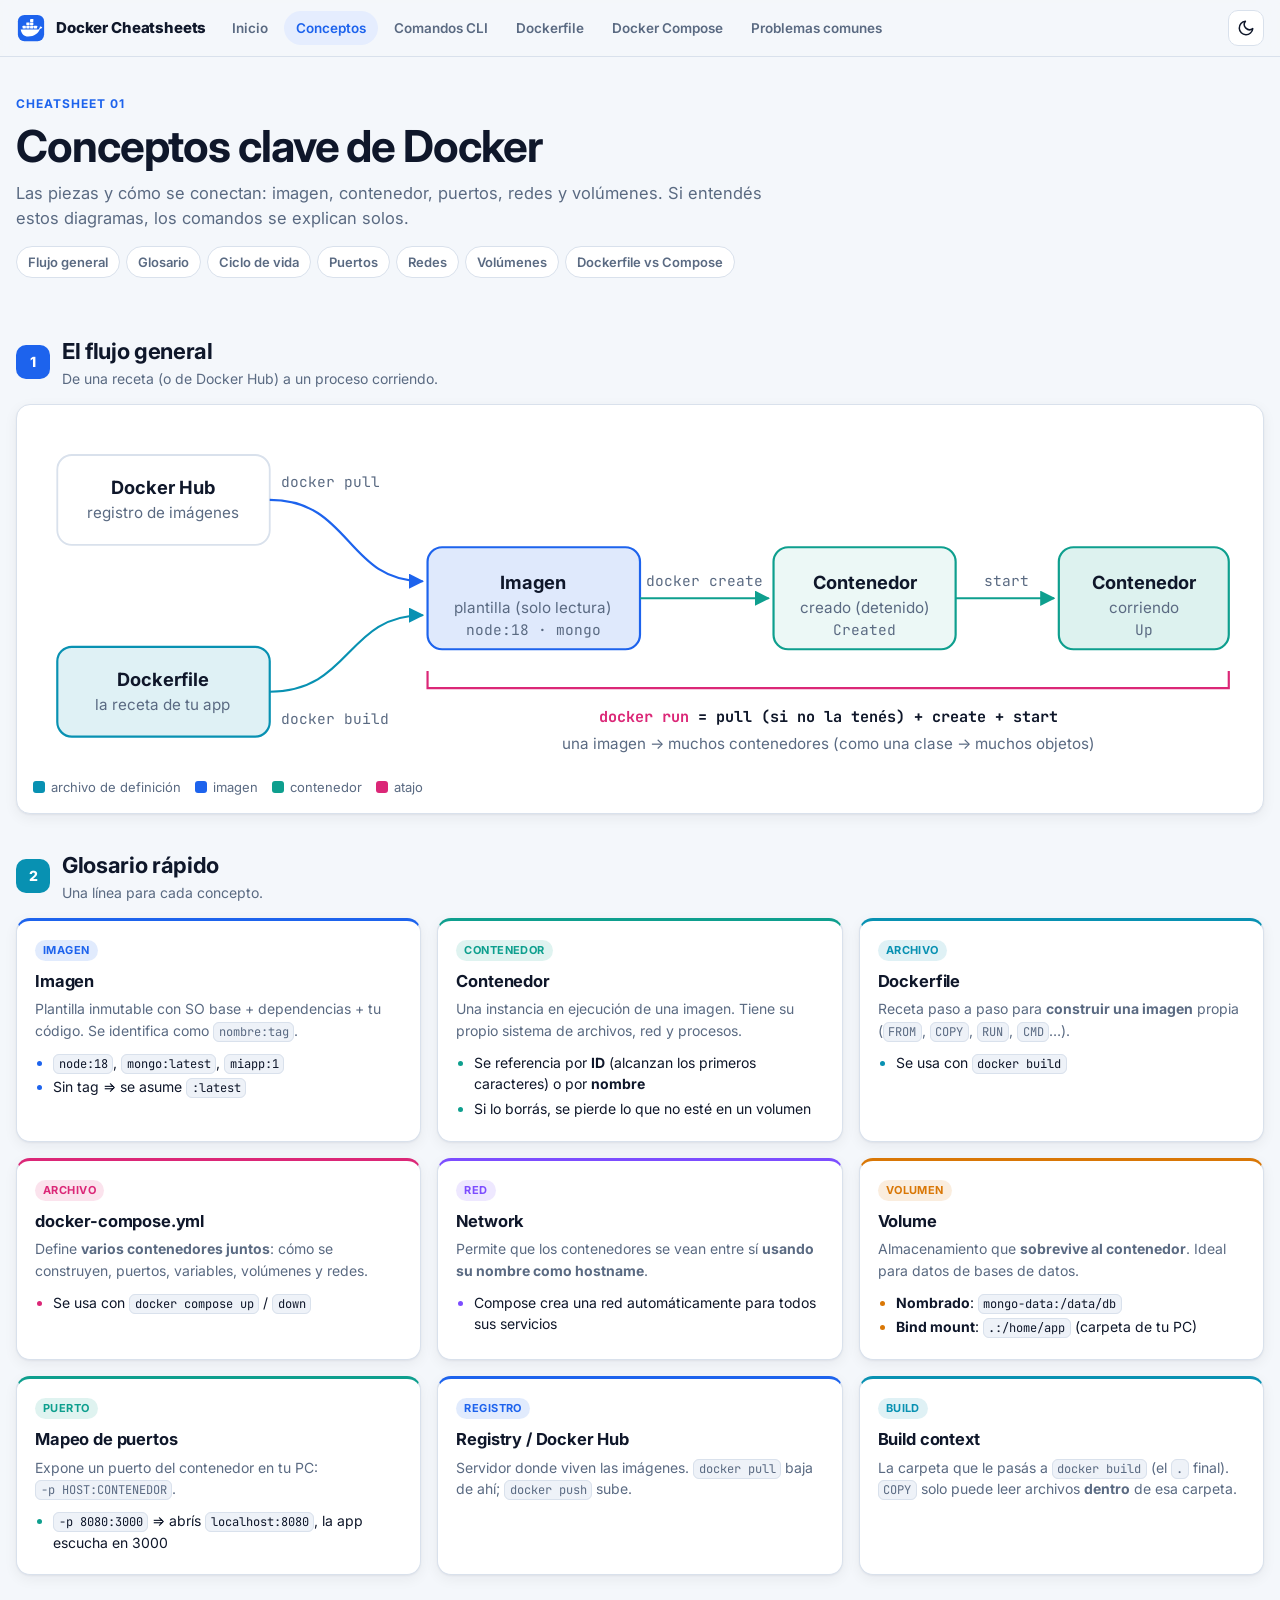
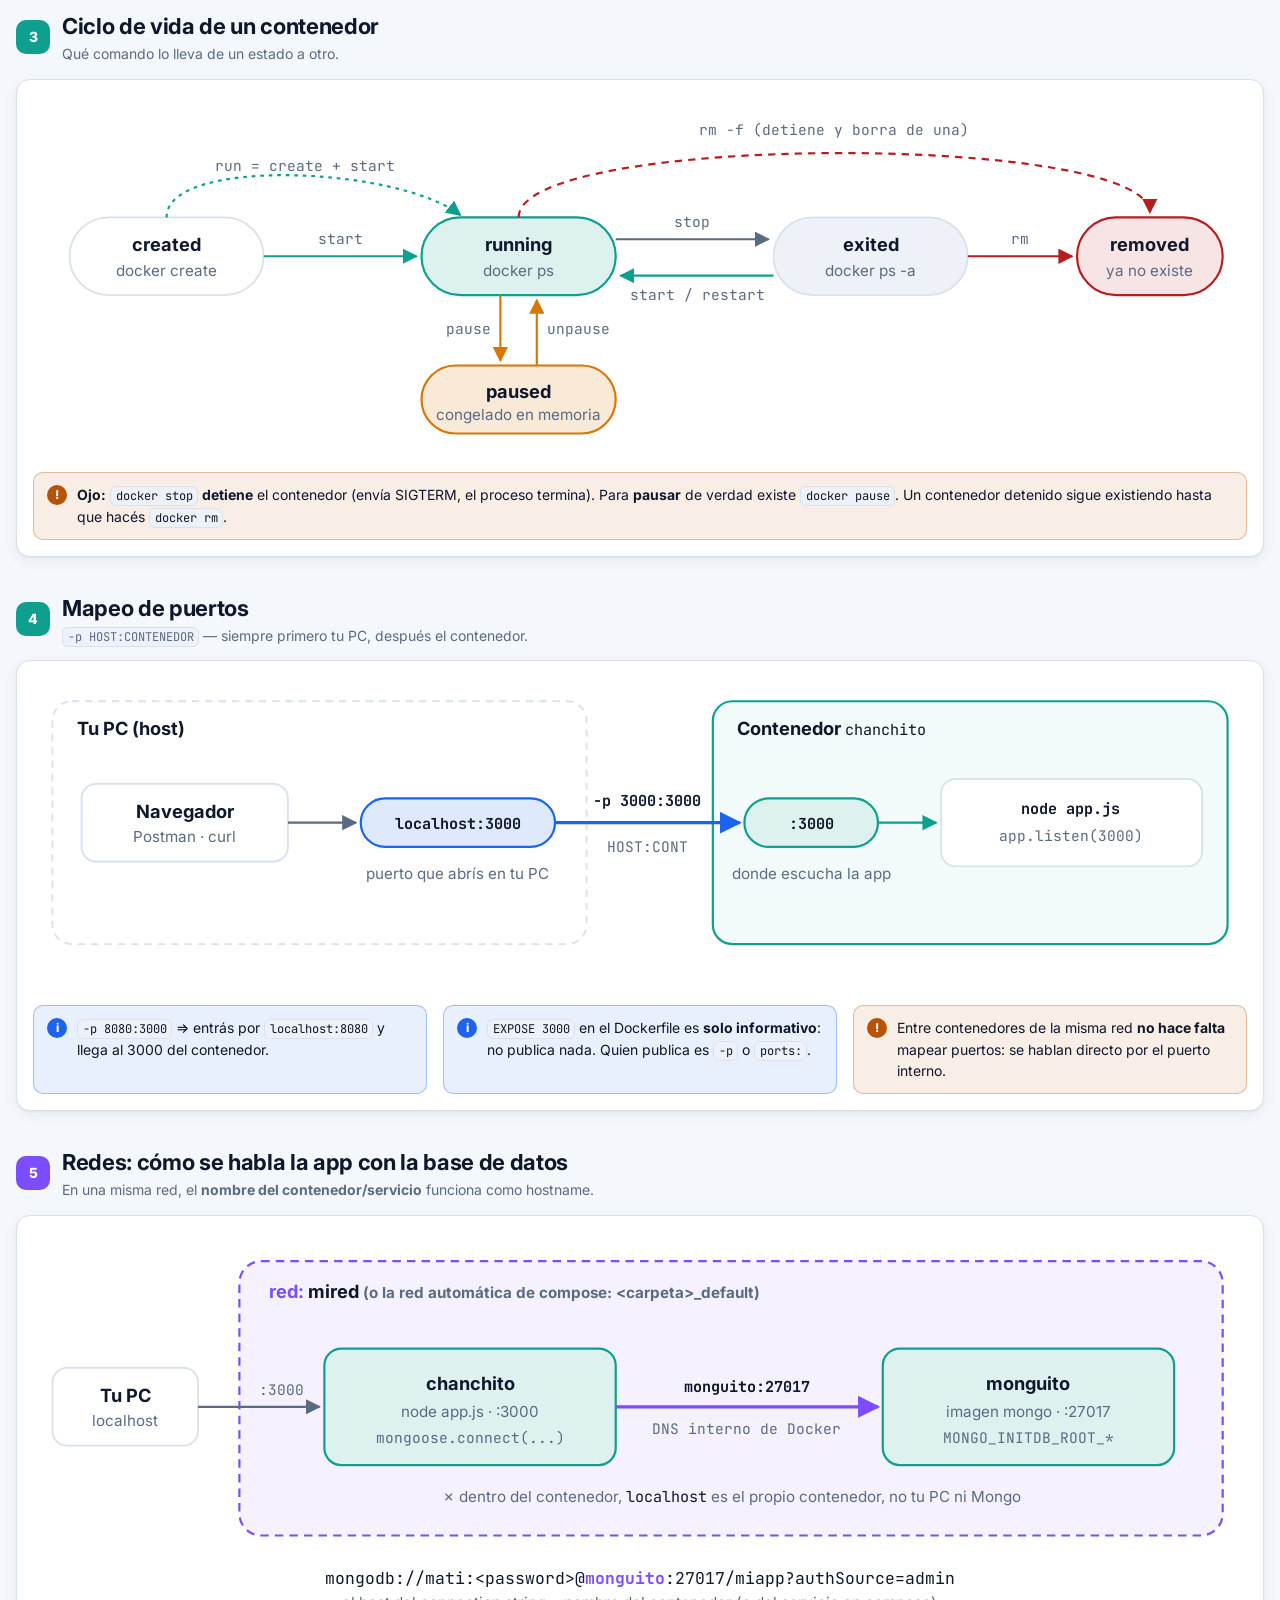
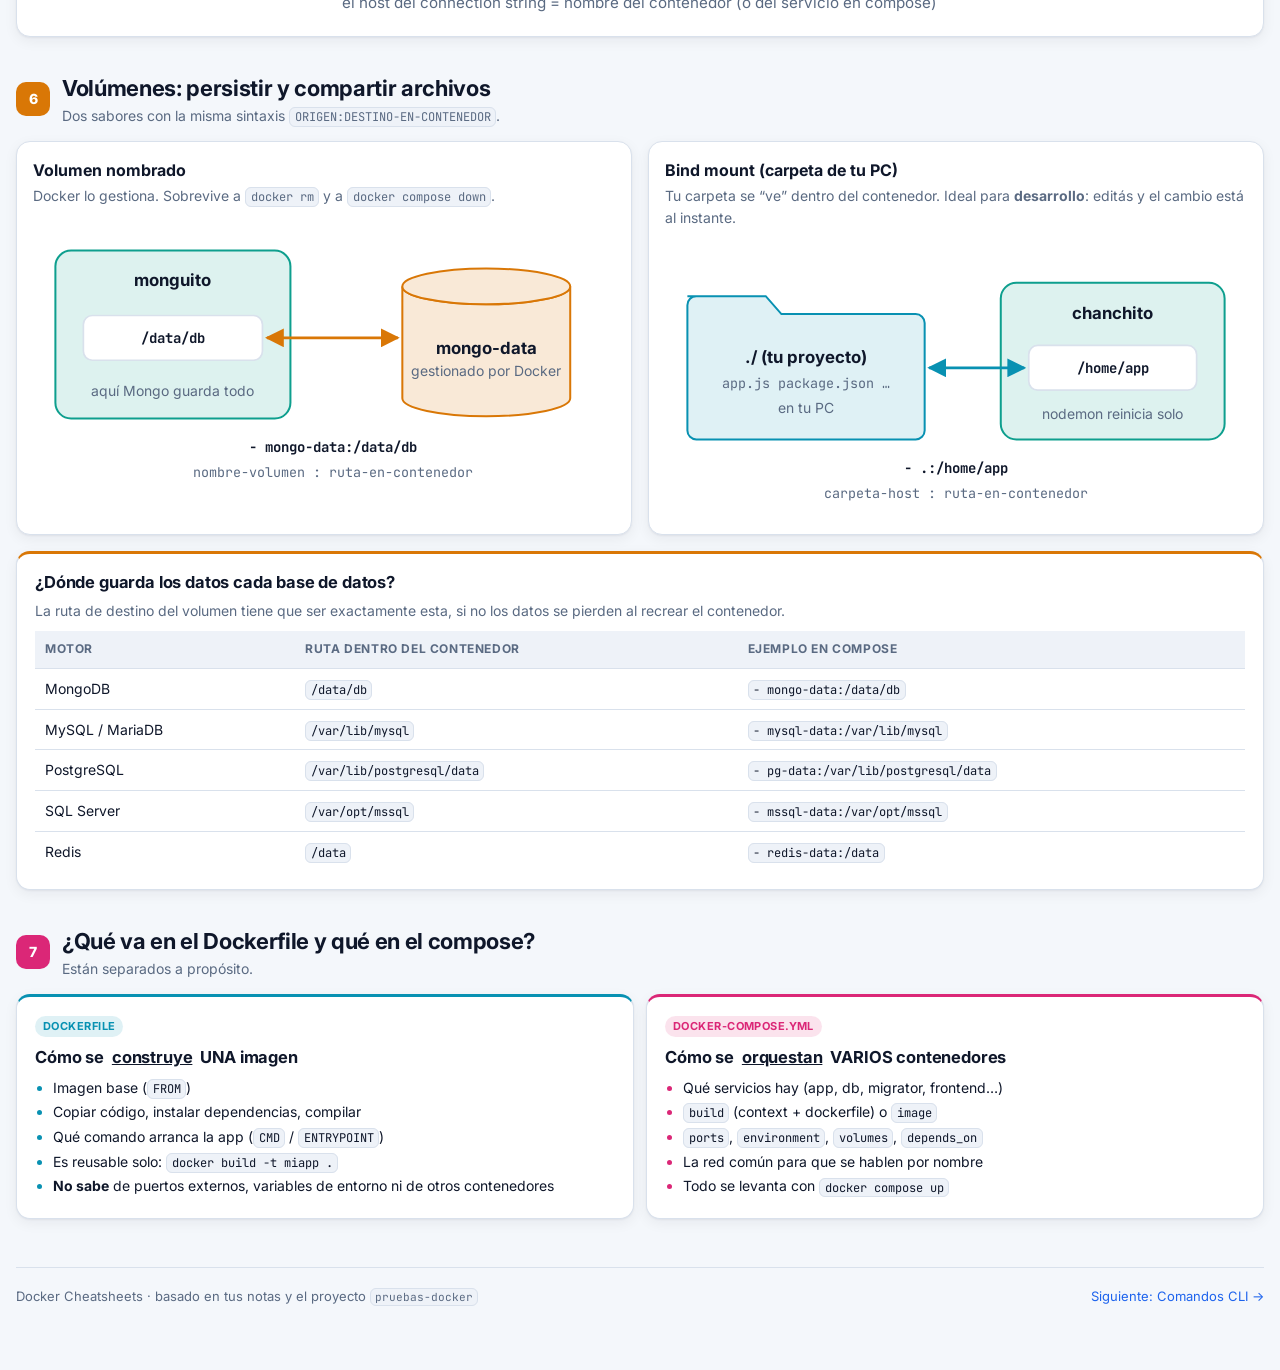
==== 01-conceptos.html @ 54520467 "Docker cheatsheets: sitio estático listo para Netlify Cheatsheets visuales de Docker en español: con" ====
<!doctype html>
<html lang="es">
<head>
<meta charset="utf-8">
<meta name="viewport" content="width=device-width, initial-scale=1">
<meta name="description" content="Conceptos de Docker con diagramas: imagen, contenedor, ciclo de vida, puertos, redes y volúmenes.">
<meta name="theme-color" content="#1d63ed">
<title>Docker · Conceptos</title>
<link rel="icon" href="data:image/svg+xml,%3Csvg xmlns='http://www.w3.org/2000/svg' viewBox='0 0 100 100'%3E%3Ctext y='.9em' font-size='90'%3E%F0%9F%90%B3%3C/text%3E%3C/svg%3E">
<link rel="stylesheet" href="assets/style.css">
<script src="assets/app.js"></script>
</head>
<body data-page="conceptos">
<header class="topbar"></header>

<svg width="0" height="0" style="position:absolute" aria-hidden="true" focusable="false">
  <defs>
    <marker id="ah" viewBox="0 0 10 10" refX="9" refY="5" markerWidth="7" markerHeight="7" orient="auto-start-reverse"><path d="M0,0 L10,5 L0,10 z" class="d-head"/></marker>
    <marker id="ah-img" viewBox="0 0 10 10" refX="9" refY="5" markerWidth="7" markerHeight="7" orient="auto-start-reverse"><path d="M0,0 L10,5 L0,10 z" class="f-img"/></marker>
    <marker id="ah-cont" viewBox="0 0 10 10" refX="9" refY="5" markerWidth="7" markerHeight="7" orient="auto-start-reverse"><path d="M0,0 L10,5 L0,10 z" class="f-cont"/></marker>
    <marker id="ah-net" viewBox="0 0 10 10" refX="9" refY="5" markerWidth="7" markerHeight="7" orient="auto-start-reverse"><path d="M0,0 L10,5 L0,10 z" class="f-net"/></marker>
    <marker id="ah-vol" viewBox="0 0 10 10" refX="9" refY="5" markerWidth="7" markerHeight="7" orient="auto-start-reverse"><path d="M0,0 L10,5 L0,10 z" class="f-vol"/></marker>
    <marker id="ah-bad" viewBox="0 0 10 10" refX="9" refY="5" markerWidth="7" markerHeight="7" orient="auto-start-reverse"><path d="M0,0 L10,5 L0,10 z" class="f-bad"/></marker>
    <marker id="ah-file" viewBox="0 0 10 10" refX="9" refY="5" markerWidth="7" markerHeight="7" orient="auto-start-reverse"><path d="M0,0 L10,5 L0,10 z" class="f-file"/></marker>
  </defs>
</svg>

<main class="wrap">

  <div class="hero">
    <span class="eyebrow">Cheatsheet 01</span>
    <h1>Conceptos clave de Docker</h1>
    <p class="lead">Las piezas y cómo se conectan: imagen, contenedor, puertos, redes y volúmenes. Si entendés estos diagramas, los comandos se explican solos.</p>
    <nav class="toc">
      <a href="#flujo">Flujo general</a>
      <a href="#glosario">Glosario</a>
      <a href="#ciclo">Ciclo de vida</a>
      <a href="#puertos">Puertos</a>
      <a href="#redes">Redes</a>
      <a href="#volumenes">Volúmenes</a>
      <a href="#responsabilidades">Dockerfile vs Compose</a>
    </nav>
  </div>

  <!-- ================= FLUJO ================= -->
  <section class="block" id="flujo">
    <div class="section-head">
      <div class="num" style="--tone:var(--c-img)">1</div>
      <div class="titles"><h2>El flujo general</h2><p>De una receta (o de Docker Hub) a un proceso corriendo.</p></div>
    </div>

    <div class="diagram">
      <div class="svg-scroll">
      <svg viewBox="0 0 1000 285" role="img" aria-label="Docker Hub y Dockerfile producen una imagen; la imagen crea un contenedor que luego se inicia">
        <!-- Hub -->
        <rect x="20" y="28" width="175" height="74" rx="12" class="d-plain"/>
        <text x="107" y="60" text-anchor="middle" class="d-title">Docker Hub</text>
        <text x="107" y="80" text-anchor="middle" class="d-sub">registro de imágenes</text>
        <!-- Dockerfile -->
        <rect x="20" y="186" width="175" height="74" rx="12" class="d-file"/>
        <text x="107" y="218" text-anchor="middle" class="d-title">Dockerfile</text>
        <text x="107" y="238" text-anchor="middle" class="d-sub">la receta de tu app</text>
        <!-- Imagen -->
        <rect x="325" y="104" width="175" height="84" rx="12" class="d-img"/>
        <text x="412" y="138" text-anchor="middle" class="d-title">Imagen</text>
        <text x="412" y="158" text-anchor="middle" class="d-sub">plantilla (solo lectura)</text>
        <text x="412" y="176" text-anchor="middle" class="d-lbl">node:18 · mongo</text>
        <!-- Creado -->
        <rect x="610" y="104" width="150" height="84" rx="12" class="d-cont" style="fill-opacity:.55"/>
        <text x="685" y="138" text-anchor="middle" class="d-title">Contenedor</text>
        <text x="685" y="158" text-anchor="middle" class="d-sub">creado (detenido)</text>
        <text x="685" y="176" text-anchor="middle" class="d-lbl">Created</text>
        <!-- Corriendo -->
        <rect x="845" y="104" width="140" height="84" rx="12" class="d-cont"/>
        <text x="915" y="138" text-anchor="middle" class="d-title">Contenedor</text>
        <text x="915" y="158" text-anchor="middle" class="d-sub">corriendo</text>
        <text x="915" y="176" text-anchor="middle" class="d-lbl">Up</text>

        <!-- flechas -->
        <path d="M195,65 C262,65 258,132 321,132" class="d-line s-img" marker-end="url(#ah-img)"/>
        <text x="204" y="54" class="d-lbl">docker pull</text>
        <path d="M195,223 C262,223 258,160 321,160" class="d-line s-file" marker-end="url(#ah-file)"/>
        <text x="204" y="250" class="d-lbl">docker build</text>
        <path d="M500,146 L606,146" class="d-line s-cont" marker-end="url(#ah-cont)"/>
        <text x="553" y="136" text-anchor="middle" class="d-lbl">docker create</text>
        <path d="M760,146 L841,146" class="d-line s-cont" marker-end="url(#ah-cont)"/>
        <text x="802" y="136" text-anchor="middle" class="d-lbl">start</text>

        <!-- docker run -->
        <path d="M325,206 L325,220 L985,220 L985,206" class="d-line s-comp"/>
        <text x="655" y="248" text-anchor="middle" class="d-code" style="font-weight:700"><tspan class="f-comp">docker run</tspan> = pull (si no la tenés) + create + start</text>
        <text x="655" y="270" text-anchor="middle" class="d-sub">una imagen → muchos contenedores (como una clase → muchos objetos)</text>
      </svg>
      </div>
      <div class="legend">
        <span class="t-file"><i></i>archivo de definición</span>
        <span class="t-img"><i></i>imagen</span>
        <span class="t-cont"><i></i>contenedor</span>
        <span class="t-comp"><i></i>atajo</span>
      </div>
    </div>
  </section>

  <!-- ================= GLOSARIO ================= -->
  <section class="block" id="glosario">
    <div class="section-head">
      <div class="num" style="--tone:var(--c-file)">2</div>
      <div class="titles"><h2>Glosario rápido</h2><p>Una línea para cada concepto.</p></div>
    </div>
    <div class="grid" style="grid-template-columns:repeat(auto-fit,minmax(min(100%,340px),1fr))">
      <div class="card t-img">
        <span class="tag">Imagen</span>
        <h3>Imagen</h3>
        <p>Plantilla inmutable con SO base + dependencias + tu código. Se identifica como <code>nombre:tag</code>.</p>
        <ul>
          <li><code>node:18</code>, <code>mongo:latest</code>, <code>miapp:1</code></li>
          <li>Sin tag ⇒ se asume <code>:latest</code></li>
        </ul>
      </div>
      <div class="card t-cont">
        <span class="tag">Contenedor</span>
        <h3>Contenedor</h3>
        <p>Una instancia en ejecución de una imagen. Tiene su propio sistema de archivos, red y procesos.</p>
        <ul>
          <li>Se referencia por <b>ID</b> (alcanzan los primeros caracteres) o por <b>nombre</b></li>
          <li>Si lo borrás, se pierde lo que no esté en un volumen</li>
        </ul>
      </div>
      <div class="card t-file">
        <span class="tag">Archivo</span>
        <h3>Dockerfile</h3>
        <p>Receta paso a paso para <b>construir una imagen</b> propia (<code>FROM</code>, <code>COPY</code>, <code>RUN</code>, <code>CMD</code>…).</p>
        <ul><li>Se usa con <code>docker build</code></li></ul>
      </div>
      <div class="card t-comp">
        <span class="tag">Archivo</span>
        <h3>docker-compose.yml</h3>
        <p>Define <b>varios contenedores juntos</b>: cómo se construyen, puertos, variables, volúmenes y redes.</p>
        <ul><li>Se usa con <code>docker compose up</code> / <code>down</code></li></ul>
      </div>
      <div class="card t-net">
        <span class="tag">Red</span>
        <h3>Network</h3>
        <p>Permite que los contenedores se vean entre sí <b>usando su nombre como hostname</b>.</p>
        <ul><li>Compose crea una red automáticamente para todos sus servicios</li></ul>
      </div>
      <div class="card t-vol">
        <span class="tag">Volumen</span>
        <h3>Volume</h3>
        <p>Almacenamiento que <b>sobrevive al contenedor</b>. Ideal para datos de bases de datos.</p>
        <ul>
          <li><b>Nombrado</b>: <code>mongo-data:/data/db</code></li>
          <li><b>Bind mount</b>: <code>.:/home/app</code> (carpeta de tu PC)</li>
        </ul>
      </div>
      <div class="card t-cont">
        <span class="tag">Puerto</span>
        <h3>Mapeo de puertos</h3>
        <p>Expone un puerto del contenedor en tu PC: <code>-p HOST:CONTENEDOR</code>.</p>
        <ul><li><code>-p 8080:3000</code> ⇒ abrís <code>localhost:8080</code>, la app escucha en 3000</li></ul>
      </div>
      <div class="card t-img">
        <span class="tag">Registro</span>
        <h3>Registry / Docker Hub</h3>
        <p>Servidor donde viven las imágenes. <code>docker pull</code> baja de ahí; <code>docker push</code> sube.</p>
      </div>
      <div class="card t-file">
        <span class="tag">Build</span>
        <h3>Build context</h3>
        <p>La carpeta que le pasás a <code>docker build</code> (el <code>.</code> final). <code>COPY</code> solo puede leer archivos <b>dentro</b> de esa carpeta.</p>
      </div>
    </div>
  </section>

  <!-- ================= CICLO DE VIDA ================= -->
  <section class="block" id="ciclo">
    <div class="section-head">
      <div class="num" style="--tone:var(--c-cont)">3</div>
      <div class="titles"><h2>Ciclo de vida de un contenedor</h2><p>Qué comando lo lleva de un estado a otro.</p></div>
    </div>
    <div class="diagram">
      <div class="svg-scroll">
      <svg viewBox="0 0 1000 300" role="img" aria-label="Estados del contenedor: created, running, paused, exited, removed">
        <!-- estados -->
        <rect x="30" y="100" width="160" height="64" rx="32" class="d-plain"/>
        <text x="110" y="128" text-anchor="middle" class="d-title">created</text>
        <text x="110" y="148" text-anchor="middle" class="d-sub">docker create</text>

        <rect x="320" y="100" width="160" height="64" rx="32" class="d-cont"/>
        <text x="400" y="128" text-anchor="middle" class="d-title">running</text>
        <text x="400" y="148" text-anchor="middle" class="d-sub">docker ps</text>

        <rect x="320" y="222" width="160" height="56" rx="28" class="d-vol"/>
        <text x="400" y="249" text-anchor="middle" class="d-title">paused</text>
        <text x="400" y="267" text-anchor="middle" class="d-sub">congelado en memoria</text>

        <rect x="610" y="100" width="160" height="64" rx="32" class="d-box"/>
        <text x="690" y="128" text-anchor="middle" class="d-title">exited</text>
        <text x="690" y="148" text-anchor="middle" class="d-sub">docker ps -a</text>

        <rect x="860" y="100" width="120" height="64" rx="32" class="d-bad"/>
        <text x="920" y="128" text-anchor="middle" class="d-title">removed</text>
        <text x="920" y="148" text-anchor="middle" class="d-sub">ya no existe</text>

        <!-- created -> running -->
        <path d="M190,132 L316,132" class="d-line s-cont" marker-end="url(#ah-cont)"/>
        <text x="253" y="122" text-anchor="middle" class="d-lbl">start</text>
        <!-- running -> exited -->
        <path d="M480,118 L606,118" class="d-line" marker-end="url(#ah)"/>
        <text x="543" y="108" text-anchor="middle" class="d-lbl">stop</text>
        <!-- exited -> running -->
        <path d="M610,148 L484,148" class="d-line s-cont" marker-end="url(#ah-cont)"/>
        <text x="547" y="168" text-anchor="middle" class="d-lbl">start / restart</text>
        <!-- running <-> paused -->
        <path d="M385,164 L385,218" class="d-line s-vol" marker-end="url(#ah-vol)"/>
        <text x="377" y="196" text-anchor="end" class="d-lbl">pause</text>
        <path d="M415,222 L415,168" class="d-line s-vol" marker-end="url(#ah-vol)"/>
        <text x="423" y="196" class="d-lbl">unpause</text>
        <!-- exited -> removed -->
        <path d="M770,132 L856,132" class="d-line s-bad" marker-end="url(#ah-bad)"/>
        <text x="813" y="122" text-anchor="middle" class="d-lbl">rm</text>
        <!-- running -> removed (forzado) -->
        <path d="M400,100 C400,30 920,30 920,96" class="d-line s-bad" style="stroke-dasharray:6 5" marker-end="url(#ah-bad)"/>
        <text x="660" y="32" text-anchor="middle" class="d-lbl">rm -f  (detiene y borra de una)</text>
        <!-- run -->
        <path d="M110,100 C110,50 300,58 352,98" class="d-line s-cont" style="stroke-dasharray:3 4" marker-end="url(#ah-cont)"/>
        <text x="150" y="62" class="d-lbl">run = create + start</text>
      </svg>
      </div>
      <div class="callout warn"><span class="ico">!</span><p><b>Ojo:</b> <code>docker stop</code> <b>detiene</b> el contenedor (envía SIGTERM, el proceso termina). Para <b>pausar</b> de verdad existe <code>docker pause</code>. Un contenedor detenido sigue existiendo hasta que hacés <code>docker rm</code>.</p></div>
    </div>
  </section>

  <!-- ================= PUERTOS ================= -->
  <section class="block" id="puertos">
    <div class="section-head">
      <div class="num" style="--tone:var(--c-cont)">4</div>
      <div class="titles"><h2>Mapeo de puertos</h2><p><code>-p HOST:CONTENEDOR</code> — siempre primero tu PC, después el contenedor.</p></div>
    </div>
    <div class="diagram">
      <div class="svg-scroll">
      <svg viewBox="0 0 1000 250" role="img" aria-label="El puerto 3000 del host se redirige al puerto 3000 del contenedor">
        <rect x="16" y="20" width="440" height="200" rx="16" class="d-area"/>
        <text x="36" y="48" class="d-title">Tu PC (host)</text>

        <rect x="40" y="88" width="170" height="64" rx="12" class="d-plain"/>
        <text x="125" y="116" text-anchor="middle" class="d-title">Navegador</text>
        <text x="125" y="136" text-anchor="middle" class="d-sub">Postman · curl</text>

        <rect x="270" y="100" width="160" height="40" rx="20" class="d-img"/>
        <text x="350" y="125" text-anchor="middle" class="d-code" style="font-weight:700">localhost:3000</text>
        <text x="350" y="166" text-anchor="middle" class="d-sub">puerto que abrís en tu PC</text>
        <path d="M210,120 L266,120" class="d-line" marker-end="url(#ah)"/>

        <rect x="560" y="20" width="424" height="200" rx="16" class="d-cont" style="fill-opacity:.35"/>
        <text x="580" y="48" class="d-title">Contenedor <tspan class="d-code" style="font-weight:400">chanchito</tspan></text>

        <rect x="586" y="100" width="110" height="40" rx="20" class="d-cont"/>
        <text x="641" y="125" text-anchor="middle" class="d-code" style="font-weight:700">:3000</text>
        <text x="641" y="166" text-anchor="middle" class="d-sub">donde escucha la app</text>

        <rect x="748" y="84" width="215" height="72" rx="12" class="d-plain"/>
        <text x="855" y="113" text-anchor="middle" class="d-code" style="font-weight:700">node app.js</text>
        <text x="855" y="135" text-anchor="middle" class="d-lbl">app.listen(3000)</text>
        <path d="M696,120 L744,120" class="d-line s-cont" marker-end="url(#ah-cont)"/>

        <path d="M430,120 L582,120" class="d-line s-img" style="stroke-width:2.6" marker-end="url(#ah-img)"/>
        <text x="506" y="106" text-anchor="middle" class="d-code" style="font-weight:700">-p 3000:3000</text>
        <text x="506" y="144" text-anchor="middle" class="d-lbl">HOST:CONT</text>
      </svg>
      </div>
      <div class="grid cols-3" style="margin-top:12px">
        <div class="callout info"><span class="ico">i</span><p><code>-p 8080:3000</code> ⇒ entrás por <code>localhost:8080</code> y llega al 3000 del contenedor.</p></div>
        <div class="callout info"><span class="ico">i</span><p><code>EXPOSE 3000</code> en el Dockerfile es <b>solo informativo</b>: no publica nada. Quien publica es <code>-p</code> o <code>ports:</code>.</p></div>
        <div class="callout warn"><span class="ico">!</span><p>Entre contenedores de la misma red <b>no hace falta</b> mapear puertos: se hablan directo por el puerto interno.</p></div>
      </div>
    </div>
  </section>

  <!-- ================= REDES ================= -->
  <section class="block" id="redes">
    <div class="section-head">
      <div class="num" style="--tone:var(--c-net)">5</div>
      <div class="titles"><h2>Redes: cómo se habla la app con la base de datos</h2><p>En una misma red, el <b>nombre del contenedor/servicio</b> funciona como hostname.</p></div>
    </div>
    <div class="diagram">
      <div class="svg-scroll">
      <svg viewBox="0 0 1000 320" role="img" aria-label="chanchito y monguito en la misma red; chanchito se conecta a monguito:27017">
        <rect x="170" y="24" width="810" height="226" rx="18" class="d-net"/>
        <text x="194" y="54" class="d-title"><tspan class="f-net">red:</tspan> mired <tspan class="d-sub">(o la red automática de compose: &lt;carpeta&gt;_default)</tspan></text>

        <rect x="16" y="112" width="120" height="64" rx="12" class="d-plain"/>
        <text x="76" y="140" text-anchor="middle" class="d-title">Tu PC</text>
        <text x="76" y="160" text-anchor="middle" class="d-sub">localhost</text>
        <path d="M136,144 L236,144" class="d-line" marker-end="url(#ah)"/>
        <text x="205" y="134" text-anchor="middle" class="d-lbl">:3000</text>

        <rect x="240" y="96" width="240" height="96" rx="14" class="d-cont"/>
        <text x="360" y="130" text-anchor="middle" class="d-title">chanchito</text>
        <text x="360" y="152" text-anchor="middle" class="d-sub">node app.js · :3000</text>
        <text x="360" y="174" text-anchor="middle" class="d-lbl">mongoose.connect(...)</text>

        <rect x="700" y="96" width="240" height="96" rx="14" class="d-cont"/>
        <text x="820" y="130" text-anchor="middle" class="d-title">monguito</text>
        <text x="820" y="152" text-anchor="middle" class="d-sub">imagen mongo · :27017</text>
        <text x="820" y="174" text-anchor="middle" class="d-lbl">MONGO_INITDB_ROOT_*</text>

        <path d="M480,144 L696,144" class="d-line s-net" style="stroke-width:2.6" marker-end="url(#ah-net)"/>
        <text x="588" y="132" text-anchor="middle" class="d-code" style="font-weight:700">monguito:27017</text>
        <text x="588" y="166" text-anchor="middle" class="d-lbl">DNS interno de Docker</text>

        <text x="575" y="222" text-anchor="middle" class="d-sub">✗ dentro del contenedor, <tspan class="d-code">localhost</tspan> es el propio contenedor, no tu PC ni Mongo</text>

        <text x="500" y="290" text-anchor="middle" class="d-code" style="font-size:13.5px">mongodb://mati:&lt;password&gt;@<tspan class="f-net" style="font-weight:700">monguito</tspan>:27017/miapp?authSource=admin</text>
        <text x="500" y="310" text-anchor="middle" class="d-sub">el host del connection string = nombre del contenedor (o del servicio en compose)</text>
      </svg>
      </div>
    </div>
  </section>

  <!-- ================= VOLUMENES ================= -->
  <section class="block" id="volumenes">
    <div class="section-head">
      <div class="num" style="--tone:var(--c-vol)">6</div>
      <div class="titles"><h2>Volúmenes: persistir y compartir archivos</h2><p>Dos sabores con la misma sintaxis <code>ORIGEN:DESTINO-EN-CONTENEDOR</code>.</p></div>
    </div>
    <div class="grid cols-2">
      <div class="diagram">
        <h3>Volumen nombrado</h3>
        <p>Docker lo gestiona. Sobrevive a <code>docker rm</code> y a <code>docker compose down</code>.</p>
        <div class="svg-scroll">
        <svg viewBox="0 0 520 250" class="small" role="img" aria-label="volumen mongo-data montado en /data/db del contenedor monguito">
          <rect x="20" y="30" width="210" height="150" rx="14" class="d-cont"/>
          <text x="125" y="62" text-anchor="middle" class="d-title">monguito</text>
          <rect x="45" y="88" width="160" height="40" rx="8" class="d-plain"/>
          <text x="125" y="113" text-anchor="middle" class="d-code" style="font-weight:700">/data/db</text>
          <text x="125" y="160" text-anchor="middle" class="d-sub">aquí Mongo guarda todo</text>

          <!-- cilindro -->
          <path d="M330,62 a75,16 0 0 0 150,0 v100 a75,16 0 0 1 -150,0 z" class="d-vol"/>
          <ellipse cx="405" cy="62" rx="75" ry="16" class="d-vol"/>
          <text x="405" y="122" text-anchor="middle" class="d-title">mongo-data</text>
          <text x="405" y="142" text-anchor="middle" class="d-sub">gestionado por Docker</text>

          <path d="M209,108 L326,108" class="d-line s-vol" style="stroke-width:2.4" marker-start="url(#ah-vol)" marker-end="url(#ah-vol)"/>
          <text x="268" y="210" text-anchor="middle" class="d-code" style="font-weight:700">- mongo-data:/data/db</text>
          <text x="268" y="232" text-anchor="middle" class="d-lbl">nombre-volumen : ruta-en-contenedor</text>
        </svg>
        </div>
      </div>
      <div class="diagram">
        <h3>Bind mount (carpeta de tu PC)</h3>
        <p>Tu carpeta se “ve” dentro del contenedor. Ideal para <b>desarrollo</b>: editás y el cambio está al instante.</p>
        <div class="svg-scroll">
        <svg viewBox="0 0 520 250" class="small" role="img" aria-label="carpeta del proyecto montada en /home/app del contenedor chanchito">
          <!-- carpeta -->
          <path d="M20,52 h70 l14,16 h120 a8,8 0 0 1 8,8 v96 a8,8 0 0 1 -8,8 h-196 a8,8 0 0 1 -8,-8 v-112 a8,8 0 0 1 8,-8 z" class="d-file"/>
          <text x="126" y="112" text-anchor="middle" class="d-title">./ (tu proyecto)</text>
          <text x="126" y="134" text-anchor="middle" class="d-lbl">app.js package.json …</text>
          <text x="126" y="156" text-anchor="middle" class="d-sub">en tu PC</text>

          <rect x="300" y="40" width="200" height="140" rx="14" class="d-cont"/>
          <text x="400" y="72" text-anchor="middle" class="d-title">chanchito</text>
          <rect x="325" y="96" width="150" height="40" rx="8" class="d-plain"/>
          <text x="400" y="121" text-anchor="middle" class="d-code" style="font-weight:700">/home/app</text>
          <text x="400" y="162" text-anchor="middle" class="d-sub">nodemon reinicia solo</text>

          <path d="M236,116 L321,116" class="d-line s-file" style="stroke-width:2.4" marker-start="url(#ah-file)" marker-end="url(#ah-file)"/>
          <text x="260" y="210" text-anchor="middle" class="d-code" style="font-weight:700">- .:/home/app</text>
          <text x="260" y="232" text-anchor="middle" class="d-lbl">carpeta-host : ruta-en-contenedor</text>
        </svg>
        </div>
      </div>
    </div>

    <div class="card t-vol" style="margin-top:16px">
      <h3>¿Dónde guarda los datos cada base de datos?</h3>
      <p>La ruta de destino del volumen tiene que ser exactamente esta, si no los datos se pierden al recrear el contenedor.</p>
      <div class="table-wrap">
        <table>
          <thead><tr><th>Motor</th><th>Ruta dentro del contenedor</th><th>Ejemplo en compose</th></tr></thead>
          <tbody>
            <tr><td>MongoDB</td><td><code>/data/db</code></td><td><code>- mongo-data:/data/db</code></td></tr>
            <tr><td>MySQL / MariaDB</td><td><code>/var/lib/mysql</code></td><td><code>- mysql-data:/var/lib/mysql</code></td></tr>
            <tr><td>PostgreSQL</td><td><code>/var/lib/postgresql/data</code></td><td><code>- pg-data:/var/lib/postgresql/data</code></td></tr>
            <tr><td>SQL Server</td><td><code>/var/opt/mssql</code></td><td><code>- mssql-data:/var/opt/mssql</code></td></tr>
            <tr><td>Redis</td><td><code>/data</code></td><td><code>- redis-data:/data</code></td></tr>
          </tbody>
        </table>
      </div>
    </div>
  </section>

  <!-- ================= RESPONSABILIDADES ================= -->
  <section class="block" id="responsabilidades">
    <div class="section-head">
      <div class="num" style="--tone:var(--c-comp)">7</div>
      <div class="titles"><h2>¿Qué va en el Dockerfile y qué en el compose?</h2><p>Están separados a propósito.</p></div>
    </div>
    <div class="vs">
      <div class="card t-file">
        <span class="tag">Dockerfile</span>
        <h3>Cómo se <u>construye</u> UNA imagen</h3>
        <ul>
          <li>Imagen base (<code>FROM</code>)</li>
          <li>Copiar código, instalar dependencias, compilar</li>
          <li>Qué comando arranca la app (<code>CMD</code> / <code>ENTRYPOINT</code>)</li>
          <li>Es reusable solo: <code>docker build -t miapp .</code></li>
          <li><b>No sabe</b> de puertos externos, variables de entorno ni de otros contenedores</li>
        </ul>
      </div>
      <div class="card t-comp">
        <span class="tag">docker-compose.yml</span>
        <h3>Cómo se <u>orquestan</u> VARIOS contenedores</h3>
        <ul>
          <li>Qué servicios hay (app, db, migrator, frontend…)</li>
          <li><code>build</code> (context + dockerfile) o <code>image</code></li>
          <li><code>ports</code>, <code>environment</code>, <code>volumes</code>, <code>depends_on</code></li>
          <li>La red común para que se hablen por nombre</li>
          <li>Todo se levanta con <code>docker compose up</code></li>
        </ul>
      </div>
    </div>
  </section>

  <footer class="foot">
    <span>Docker Cheatsheets · basado en tus notas y el proyecto <code>pruebas-docker</code></span>
    <a href="02-comandos.html">Siguiente: Comandos CLI →</a>
  </footer>
</main>
</body>
</html>
---- assets/style.css ----
/* ==========================================================
   Docker Cheatsheets — estilos compartidos
   ========================================================== */

@import url("https://fonts.googleapis.com/css2?family=Inter:wght@400;500;600;700;800&family=JetBrains+Mono:wght@400;500;700&display=swap");

:root {
  --bg: #f4f7fb;
  --surface: #ffffff;
  --surface-2: #eef2f8;
  --text: #0f172a;
  --muted: #5a6a82;
  --border: #d9e1ec;
  --accent: #1d63ed;
  --accent-2: #0db7ed;
  --accent-soft: #e5edfe;
  --code-bg: #0e1526;
  --code-text: #dfe7f3;
  --code-border: #1f2b45;

  --c-img: #1d63ed;
  --c-cont: #0e9f8e;
  --c-net: #7c4dff;
  --c-vol: #d97706;
  --c-comp: #db2777;
  --c-file: #0891b2;

  --ok: #15803d;
  --ok-soft: #e7f6ec;
  --warn: #b45309;
  --warn-soft: #fdf3e2;
  --bad: #b91c1c;
  --bad-soft: #fdeaea;

  --shadow: 0 1px 2px rgba(15, 23, 42, .05), 0 4px 14px rgba(15, 23, 42, .06);
  --radius: 14px;
  --mono: "JetBrains Mono", ui-monospace, "Cascadia Code", Consolas, monospace;
  --sans: "Inter", system-ui, -apple-system, "Segoe UI", Roboto, sans-serif;
}

@media (prefers-color-scheme: dark) {
  :root:not([data-theme="light"]) {
    --bg: #0a0f1c;
    --surface: #111a2d;
    --surface-2: #17223a;
    --text: #e6edf7;
    --muted: #93a3bd;
    --border: #233150;
    --accent: #5b95ff;
    --accent-2: #38c8f5;
    --accent-soft: #15254a;
    --code-bg: #080d19;
    --code-text: #dfe7f3;
    --code-border: #1c2742;
    --c-img: #5b95ff;
    --c-cont: #2dd4bf;
    --c-net: #a78bfa;
    --c-vol: #fbbf24;
    --c-comp: #f472b6;
    --c-file: #22d3ee;
    --ok: #4ade80;
    --ok-soft: #10291b;
    --warn: #fbbf24;
    --warn-soft: #2d230d;
    --bad: #f87171;
    --bad-soft: #2f1414;
    --shadow: 0 1px 2px rgba(0, 0, 0, .3), 0 6px 18px rgba(0, 0, 0, .25);
  }
}

:root[data-theme="dark"] {
  --bg: #0a0f1c;
  --surface: #111a2d;
  --surface-2: #17223a;
  --text: #e6edf7;
  --muted: #93a3bd;
  --border: #233150;
  --accent: #5b95ff;
  --accent-2: #38c8f5;
  --accent-soft: #15254a;
  --code-bg: #080d19;
  --code-text: #dfe7f3;
  --code-border: #1c2742;
  --c-img: #5b95ff;
  --c-cont: #2dd4bf;
  --c-net: #a78bfa;
  --c-vol: #fbbf24;
  --c-comp: #f472b6;
  --c-file: #22d3ee;
  --ok: #4ade80;
  --ok-soft: #10291b;
  --warn: #fbbf24;
  --warn-soft: #2d230d;
  --bad: #f87171;
  --bad-soft: #2f1414;
  --shadow: 0 1px 2px rgba(0, 0, 0, .3), 0 6px 18px rgba(0, 0, 0, .25);
}

* { box-sizing: border-box; }

html { scroll-behavior: smooth; scroll-padding-top: 84px; }

body {
  margin: 0;
  background: var(--bg);
  color: var(--text);
  font-family: var(--sans);
  font-size: 15px;
  line-height: 1.55;
  -webkit-font-smoothing: antialiased;
}

a { color: var(--accent); text-decoration: none; }
a:hover { text-decoration: underline; }

/* sin ligaduras: que "--name" no se convierta en "—name" */
code, pre, kbd, svg .mono, .d-code, .d-lbl {
  font-family: var(--mono);
  font-variant-ligatures: none;
  font-feature-settings: "liga" 0, "calt" 0;
}

:not(pre) > code {
  font-size: .86em;
  background: var(--surface-2);
  border: 1px solid var(--border);
  padding: .08em .38em;
  border-radius: 6px;
  white-space: nowrap;
}

kbd {
  font-size: .8em;
  border: 1px solid var(--border);
  border-bottom-width: 2px;
  border-radius: 5px;
  padding: .05em .4em;
  background: var(--surface);
}

/* ---------- Top bar ---------- */

.topbar {
  position: sticky;
  top: 0;
  z-index: 20;
  background: color-mix(in srgb, var(--bg) 82%, transparent);
  backdrop-filter: blur(10px);
  border-bottom: 1px solid var(--border);
}

.topbar-inner {
  max-width: 1320px;
  margin: 0 auto;
  padding: 10px 16px;
  display: flex;
  align-items: center;
  gap: 14px;
}

.brand {
  display: flex;
  align-items: center;
  gap: 10px;
  font-weight: 800;
  color: var(--text);
  white-space: nowrap;
  letter-spacing: -.01em;
}
.brand:hover { text-decoration: none; }
.brand svg { width: 30px; height: 30px; flex: none; }

.nav {
  display: flex;
  gap: 4px;
  overflow-x: auto;
  scrollbar-width: none;
  flex: 1;
  min-width: 0;
}
.nav::-webkit-scrollbar { display: none; }

.nav a {
  color: var(--muted);
  font-weight: 600;
  font-size: 13.5px;
  padding: 7px 12px;
  border-radius: 999px;
  white-space: nowrap;
}
.nav a:hover { background: var(--surface-2); color: var(--text); text-decoration: none; }
.nav a.active { background: var(--accent-soft); color: var(--accent); }

.set-switch {
  flex: none;
  display: inline-flex;
  align-items: center;
  gap: 7px;
  height: 36px;
  padding: 0 12px 0 6px;
  border-radius: 10px;
  border: 1px solid var(--border);
  background: var(--surface);
  color: var(--text);
  font-weight: 600;
  font-size: 13px;
  white-space: nowrap;
}
.set-switch:hover { border-color: var(--accent); text-decoration: none; }
.set-switch svg { width: 24px; height: 24px; }
@media (max-width: 720px) { .set-switch span { display: none; } .set-switch { padding: 0 6px; } }

.icon-btn {
  flex: none;
  width: 36px;
  height: 36px;
  border-radius: 10px;
  border: 1px solid var(--border);
  background: var(--surface);
  color: var(--text);
  cursor: pointer;
  display: grid;
  place-items: center;
}
.icon-btn:hover { border-color: var(--accent); }
.icon-btn svg { width: 18px; height: 18px; }

/* ---------- Layout ---------- */

.wrap {
  max-width: 1320px;
  margin: 0 auto;
  padding: 0 16px 64px;
}

.hero {
  padding: 34px 0 18px;
}
.hero .eyebrow {
  display: inline-flex;
  align-items: center;
  gap: 8px;
  font-size: 12px;
  font-weight: 700;
  letter-spacing: .08em;
  text-transform: uppercase;
  color: var(--accent);
}
.hero h1 {
  font-size: clamp(28px, 4.4vw, 44px);
  line-height: 1.1;
  letter-spacing: -.025em;
  margin: 8px 0 10px;
}
.hero p.lead {
  color: var(--muted);
  font-size: 16.5px;
  max-width: 760px;
  margin: 0;
}

.toolbar {
  display: flex;
  flex-wrap: wrap;
  gap: 10px;
  align-items: center;
  margin: 18px 0 6px;
}

.search {
  flex: 1 1 320px;
  max-width: 520px;
  position: relative;
}
.search input {
  width: 100%;
  font: inherit;
  font-size: 15px;
  padding: 11px 14px 11px 40px;
  border-radius: 12px;
  border: 1px solid var(--border);
  background: var(--surface);
  color: var(--text);
  outline: none;
  box-shadow: var(--shadow);
}
.search input:focus { border-color: var(--accent); }
.search svg {
  position: absolute;
  left: 13px;
  top: 50%;
  transform: translateY(-50%);
  width: 17px;
  height: 17px;
  color: var(--muted);
}
.search .hint {
  position: absolute;
  right: 12px;
  top: 50%;
  transform: translateY(-50%);
  color: var(--muted);
  font-size: 12px;
}

.toc {
  display: flex;
  flex-wrap: wrap;
  gap: 6px;
  margin: 14px 0 4px;
}
.toc a {
  font-size: 13px;
  font-weight: 600;
  padding: 5px 11px;
  border-radius: 999px;
  border: 1px solid var(--border);
  background: var(--surface);
  color: var(--muted);
}
.toc a:hover { color: var(--accent); border-color: var(--accent); text-decoration: none; }

/* ---------- Sections ---------- */

section.block { margin-top: 34px; }

.section-head {
  display: flex;
  align-items: center;
  gap: 12px;
  margin-bottom: 14px;
}
.section-head h2 {
  margin: 0;
  font-size: 22px;
  letter-spacing: -.015em;
}
.section-head .num {
  flex: none;
  width: 34px;
  height: 34px;
  border-radius: 10px;
  display: grid;
  place-items: center;
  font-weight: 800;
  font-size: 14px;
  color: #fff;
  background: var(--tone, var(--accent));
}
.section-head p {
  margin: 0;
  color: var(--muted);
  font-size: 14px;
}
.section-head .titles { min-width: 0; }

.grid {
  display: grid;
  grid-template-columns: repeat(auto-fit, minmax(min(100%, 380px), 1fr));
  gap: 16px;
}
.grid.cols-2 { grid-template-columns: repeat(auto-fit, minmax(min(100%, 520px), 1fr)); }
.grid.cols-3 { grid-template-columns: repeat(auto-fit, minmax(min(100%, 300px), 1fr)); }
.grid.cols-4 { grid-template-columns: repeat(auto-fit, minmax(min(100%, 240px), 1fr)); }

.card {
  background: var(--surface);
  border: 1px solid var(--border);
  border-radius: var(--radius);
  padding: 16px 18px 18px;
  box-shadow: var(--shadow);
  min-width: 0;
  border-top: 3px solid var(--tone, var(--border));
}
.card.wide { grid-column: 1 / -1; }
.card > .tag { margin-bottom: 8px; }
.card h3 {
  margin: 0 0 4px;
  font-size: 16.5px;
  letter-spacing: -.01em;
  display: flex;
  align-items: center;
  gap: 8px;
}
.card > p, .card .desc {
  color: var(--muted);
  margin: 0 0 10px;
  font-size: 14px;
}
.card ul { margin: 6px 0 0; padding-left: 18px; }
.card li { margin: 3px 0; font-size: 14px; }
.card li::marker { color: var(--tone, var(--accent)); }

.tag {
  display: inline-block;
  font-size: 11px;
  font-weight: 700;
  letter-spacing: .04em;
  text-transform: uppercase;
  padding: 2px 8px;
  border-radius: 999px;
  color: var(--tone, var(--accent));
  background: color-mix(in srgb, var(--tone, var(--accent)) 13%, transparent);
}

.t-img  { --tone: var(--c-img); }
.t-cont { --tone: var(--c-cont); }
.t-net  { --tone: var(--c-net); }
.t-vol  { --tone: var(--c-vol); }
.t-comp { --tone: var(--c-comp); }
.t-file { --tone: var(--c-file); }
.t-ok   { --tone: var(--ok); }
.t-warn { --tone: var(--warn); }
.t-bad  { --tone: var(--bad); }

/* ---------- Command rows ---------- */

.cmd {
  display: grid;
  grid-template-columns: minmax(0, 1fr);
  gap: 4px;
  padding: 10px 0;
  border-top: 1px dashed var(--border);
}
.cmd:first-of-type { border-top: 0; padding-top: 2px; }
.cmd .what {
  font-size: 13.5px;
  color: var(--muted);
}
.cmd .what b { color: var(--text); font-weight: 600; }

/* ---------- Code blocks ---------- */

pre {
  position: relative;
  margin: 0;
  background: var(--code-bg);
  color: var(--code-text);
  border: 1px solid var(--code-border);
  border-radius: 10px;
  padding: 10px 44px 10px 12px;
  font-size: 13px;
  line-height: 1.6;
  overflow-x: auto;
  tab-size: 2;
}
pre.big { padding: 14px 44px 14px 16px; font-size: 13px; }
pre code { font-family: inherit; white-space: pre; }
/* comandos sueltos: mejor ajustar línea que hacer scroll */
.cmd pre code, .want-row pre code, .err pre code, .fix pre code { white-space: pre-wrap; overflow-wrap: anywhere; }
.cmd pre.multi code, .fix pre.multi code { white-space: pre; overflow-wrap: normal; }

.copy {
  position: absolute;
  top: 6px;
  right: 6px;
  width: 30px;
  height: 30px;
  display: grid;
  place-items: center;
  border-radius: 8px;
  border: 1px solid #2a3756;
  background: #16203a;
  color: #9fb0cc;
  cursor: pointer;
  opacity: .75;
  transition: opacity .15s, color .15s, border-color .15s;
}
pre:hover .copy, .copy:focus-visible { opacity: 1; }
.copy:hover { color: #fff; border-color: #4c8dff; }
.copy svg { width: 15px; height: 15px; }
.copy.done { color: #4ade80; border-color: #4ade80; opacity: 1; }

/* syntax tokens (fondo de código siempre oscuro) */
.tk-cm  { color: #6f819f; font-style: italic; }
.tk-kw  { color: #6cb6ff; font-weight: 700; }
.tk-sub { color: #7ee0d1; }
.tk-fl  { color: #f8c555; }
.tk-st  { color: #a5e07a; }
.tk-ph  { color: #ff8fc8; }
.tk-key { color: #82aaff; }
.tk-num { color: #f78c6c; }

.code-label {
  display: flex;
  align-items: center;
  justify-content: space-between;
  gap: 8px;
  font-family: var(--mono);
  font-size: 12px;
  color: var(--muted);
  margin: 12px 0 6px;
}
.code-label:first-child { margin-top: 0; }
.code-label .file {
  display: inline-flex;
  align-items: center;
  gap: 6px;
  color: var(--text);
  font-weight: 700;
}
.code-label .file::before {
  content: "";
  width: 8px;
  height: 8px;
  border-radius: 2px;
  background: var(--tone, var(--accent));
}

/* ---------- Tables ---------- */

.table-wrap { overflow-x: auto; margin: 4px 0 0; }

table {
  width: 100%;
  border-collapse: collapse;
  font-size: 14px;
}
th, td {
  text-align: left;
  padding: 9px 10px;
  border-bottom: 1px solid var(--border);
  vertical-align: top;
}
th {
  font-size: 12px;
  text-transform: uppercase;
  letter-spacing: .05em;
  color: var(--muted);
  font-weight: 700;
  background: var(--surface-2);
}
tr:last-child td { border-bottom: 0; }
td code { white-space: nowrap; }
td:first-child { white-space: nowrap; }

/* ---------- Callouts ---------- */

.callout {
  display: flex;
  gap: 10px;
  padding: 11px 13px;
  border-radius: 10px;
  font-size: 14px;
  margin-top: 12px;
  background: color-mix(in srgb, var(--tone, var(--accent)) 10%, var(--surface));
  border: 1px solid color-mix(in srgb, var(--tone, var(--accent)) 35%, transparent);
}
.callout .ico {
  flex: none;
  width: 20px;
  height: 20px;
  border-radius: 50%;
  display: grid;
  place-items: center;
  font-size: 12px;
  font-weight: 800;
  color: #fff;
  background: var(--tone, var(--accent));
  margin-top: 1px;
}
.callout p { margin: 0; }
.callout p + p, .callout p + pre, .callout pre + p { margin-top: 6px; }
.callout pre { margin-top: 6px; }
.callout :not(pre) > code { white-space: normal; overflow-wrap: anywhere; }
.callout.tip  { --tone: var(--ok); }
.callout.warn { --tone: var(--warn); }
.callout.bad  { --tone: var(--bad); }
.callout.info { --tone: var(--accent); }

/* ---------- Diagrams ---------- */

.diagram {
  background: var(--surface);
  border: 1px solid var(--border);
  border-radius: var(--radius);
  padding: 16px;
  box-shadow: var(--shadow);
  min-width: 0;
}
.diagram h3 { margin: 0 0 2px; font-size: 16px; }
.diagram > p { margin: 0 0 10px; color: var(--muted); font-size: 14px; }
.diagram .svg-scroll { overflow-x: auto; }
.diagram svg { display: block; width: 100%; height: auto; min-width: 560px; }
.diagram svg.small { min-width: 420px; }

svg text { font-family: var(--sans); }
svg .mono { font-family: var(--mono); }

.d-box   { fill: var(--surface-2); stroke: var(--border); stroke-width: 1.5; }
.d-plain { fill: var(--surface); stroke: var(--border); stroke-width: 1.5; }
.d-area  { fill: none; stroke: var(--border); stroke-width: 1.5; stroke-dasharray: 6 5; }
.d-title { fill: var(--text); font-weight: 700; font-size: 15px; }
.d-sub   { fill: var(--muted); font-size: 12.5px; }
.d-code  { fill: var(--text); font-family: var(--mono); font-size: 12.5px; }
.d-lbl   { fill: var(--muted); font-family: var(--mono); font-size: 12px; }
.d-line  { stroke: var(--muted); stroke-width: 1.8; fill: none; }
.d-head  { fill: var(--muted); }

.d-img  { fill: color-mix(in srgb, var(--c-img) 14%, var(--surface));  stroke: var(--c-img);  stroke-width: 1.8; }
.d-cont { fill: color-mix(in srgb, var(--c-cont) 14%, var(--surface)); stroke: var(--c-cont); stroke-width: 1.8; }
.d-net  { fill: color-mix(in srgb, var(--c-net) 8%, transparent);  stroke: var(--c-net);  stroke-width: 1.8; stroke-dasharray: 7 5; }
.d-vol  { fill: color-mix(in srgb, var(--c-vol) 16%, var(--surface));  stroke: var(--c-vol);  stroke-width: 1.8; }
.d-comp { fill: color-mix(in srgb, var(--c-comp) 12%, var(--surface)); stroke: var(--c-comp); stroke-width: 1.8; }
.d-file { fill: color-mix(in srgb, var(--c-file) 13%, var(--surface)); stroke: var(--c-file); stroke-width: 1.8; }
.d-bad  { fill: color-mix(in srgb, var(--bad) 12%, var(--surface)); stroke: var(--bad); stroke-width: 1.8; }
.d-ok   { fill: color-mix(in srgb, var(--ok) 12%, var(--surface)); stroke: var(--ok); stroke-width: 1.8; }

.s-img  { stroke: var(--c-img); }  .f-img  { fill: var(--c-img); }
.s-cont { stroke: var(--c-cont); } .f-cont { fill: var(--c-cont); }
.s-net  { stroke: var(--c-net); }  .f-net  { fill: var(--c-net); }
.s-vol  { stroke: var(--c-vol); }  .f-vol  { fill: var(--c-vol); }
.s-comp { stroke: var(--c-comp); } .f-comp { fill: var(--c-comp); }
.s-file { stroke: var(--c-file); } .f-file { fill: var(--c-file); }
.s-bad  { stroke: var(--bad); }    .f-bad  { fill: var(--bad); }
.s-ok   { stroke: var(--ok); }     .f-ok   { fill: var(--ok); }
.f-text { fill: var(--text); }
.f-muted { fill: var(--muted); }
.f-surface { fill: var(--surface); }

/* ---------- Index cards ---------- */

.sheet-card {
  display: flex;
  flex-direction: column;
  gap: 10px;
  color: var(--text);
  transition: transform .15s, border-color .15s;
}
.sheet-card:hover { text-decoration: none; transform: translateY(-2px); border-color: var(--tone); }
.sheet-card .top { display: flex; align-items: center; gap: 12px; }
.sheet-card .badge {
  width: 44px;
  height: 44px;
  border-radius: 12px;
  display: grid;
  place-items: center;
  background: color-mix(in srgb, var(--tone) 15%, transparent);
  color: var(--tone);
  flex: none;
}
.sheet-card .badge svg { width: 24px; height: 24px; }
.sheet-card h3 { margin: 0; font-size: 17px; }
.sheet-card p { margin: 0; color: var(--muted); font-size: 14px; }
.sheet-card .chips { display: flex; flex-wrap: wrap; gap: 5px; margin-top: auto; }
.sheet-card .chips span {
  font-family: var(--mono);
  font-size: 11.5px;
  padding: 2px 7px;
  border-radius: 6px;
  background: var(--surface-2);
  color: var(--muted);
}

/* "Quiero..." lookup */
.want {
  display: grid;
  grid-template-columns: minmax(0, 1fr);
  gap: 0;
}
.want-row {
  display: grid;
  grid-template-columns: minmax(180px, .8fr) minmax(0, 1.4fr);
  gap: 14px;
  align-items: center;
  padding: 9px 0;
  border-top: 1px dashed var(--border);
}
.want-row:first-child { border-top: 0; }
.want-row .q { font-weight: 600; font-size: 14px; }
.want-row .q small { display: block; color: var(--muted); font-weight: 400; font-size: 12.5px; }

/* compare */
.vs {
  display: grid;
  grid-template-columns: repeat(auto-fit, minmax(min(100%, 300px), 1fr));
  gap: 12px;
}

.steps { counter-reset: s; list-style: none; padding: 0 !important; margin: 0; }
.steps li {
  counter-increment: s;
  position: relative;
  padding: 7px 0 7px 38px !important;
  margin: 0 !important;
  border-top: 1px dashed var(--border);
}
.steps li:first-child { border-top: 0; }
.steps li::before {
  content: counter(s);
  position: absolute;
  left: 0;
  top: 7px;
  width: 26px;
  height: 26px;
  border-radius: 8px;
  display: grid;
  place-items: center;
  font-size: 12.5px;
  font-weight: 800;
  color: #fff;
  background: var(--tone, var(--accent));
}

.legend {
  display: flex;
  flex-wrap: wrap;
  gap: 14px;
  font-size: 13px;
  color: var(--muted);
  margin-top: 10px;
}
.legend span { display: inline-flex; align-items: center; gap: 6px; }
.legend i { width: 12px; height: 12px; border-radius: 3px; display: inline-block; background: var(--tone); }

.empty {
  display: none;
  text-align: center;
  color: var(--muted);
  padding: 40px 0;
}

.hidden { display: none !important; }

mark { background: color-mix(in srgb, #facc15 45%, transparent); color: inherit; border-radius: 3px; padding: 0 1px; }

footer.foot {
  margin-top: 48px;
  padding-top: 18px;
  border-top: 1px solid var(--border);
  color: var(--muted);
  font-size: 13px;
  display: flex;
  flex-wrap: wrap;
  justify-content: space-between;
  gap: 10px;
}

/* ---------- Responsive ---------- */

@media (max-width: 720px) {
  .brand span { display: none; }
  .want-row { grid-template-columns: minmax(0, 1fr); gap: 6px; }
  .section-head h2 { font-size: 19px; }
  .card { padding: 14px; }
  .search .hint { display: none; }
}

/* ---------- Print / PDF ---------- */

@media print {
  :root, :root[data-theme="dark"] {
    --bg: #fff; --surface: #fff; --surface-2: #f1f4f9; --text: #0f172a; --muted: #4b5a70; --border: #d6deea;
    --shadow: none;
  }
  .topbar, .toolbar, .copy, .toc { display: none !important; }
  body { font-size: 12.5px; }
  .card, .diagram, pre { break-inside: avoid; }
  section.block { margin-top: 18px; }
  .hero { padding-top: 0; }
  .diagram svg { min-width: 0; }
}
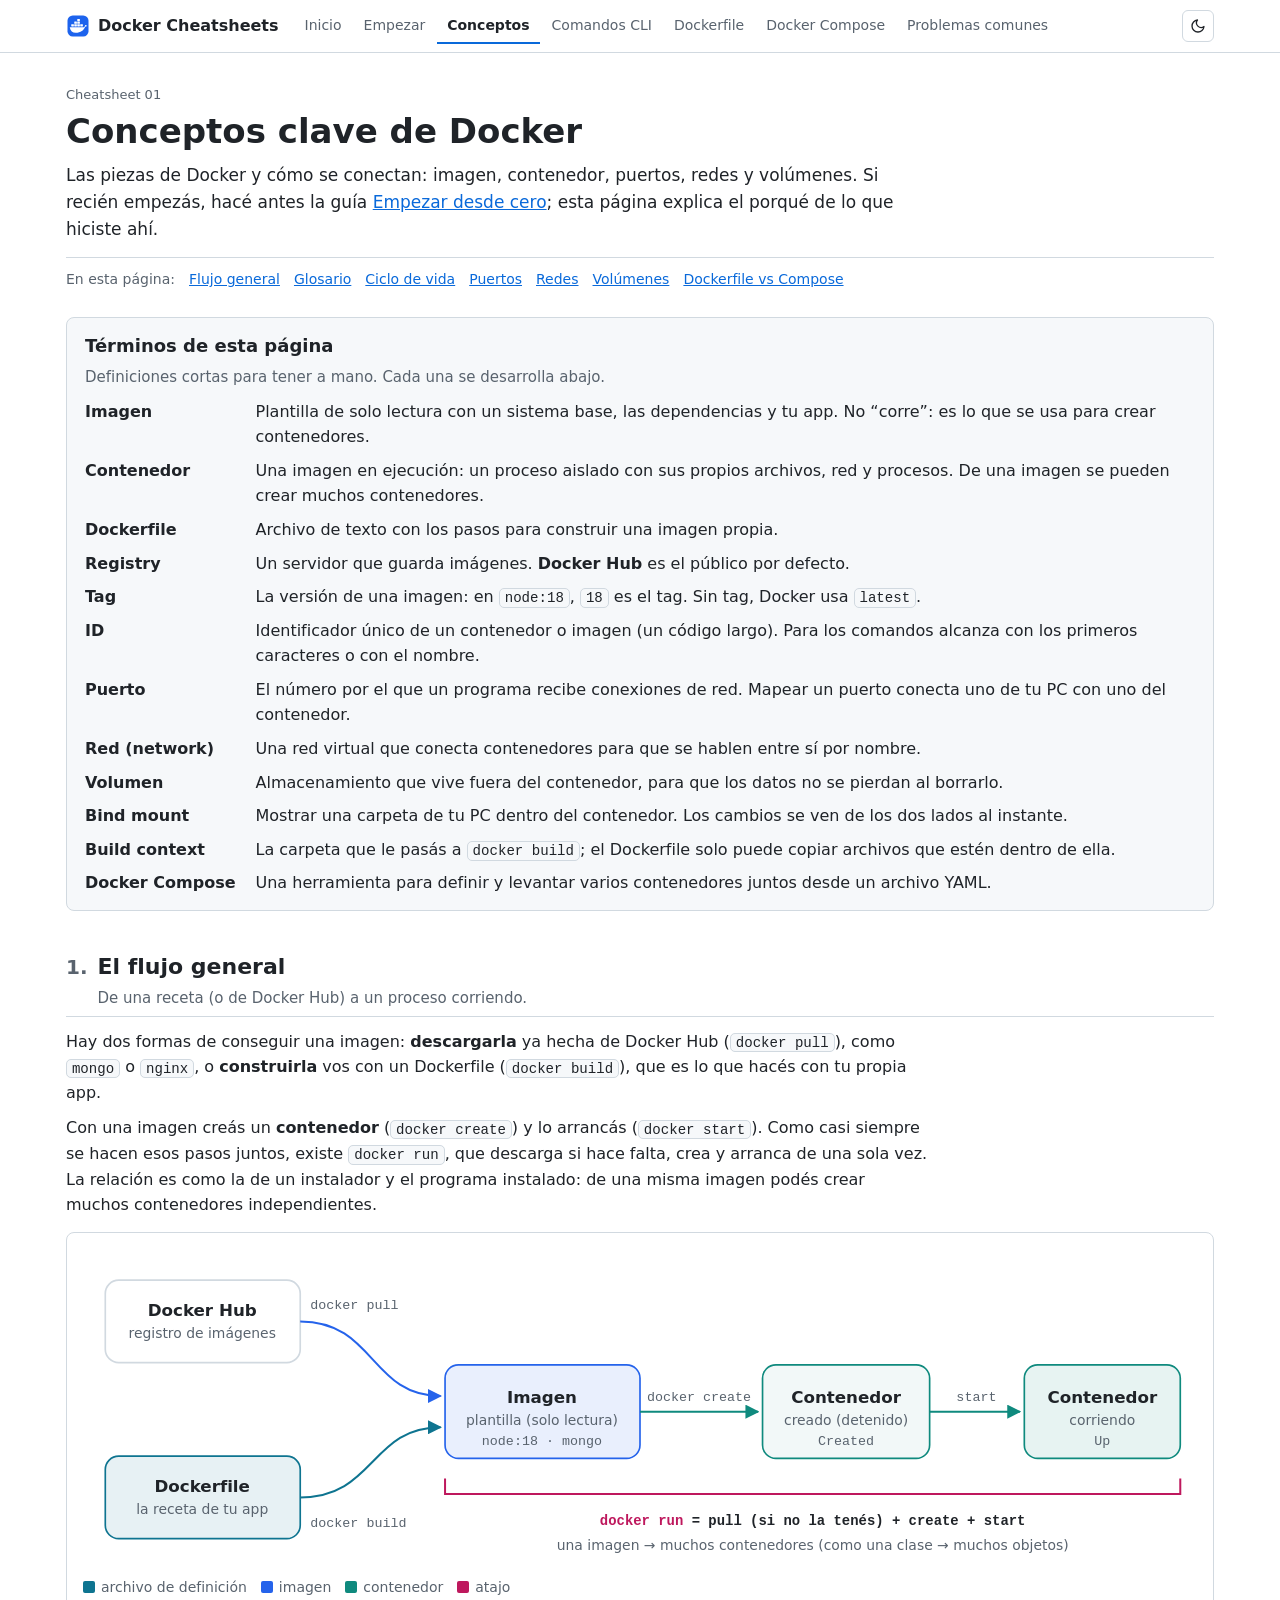
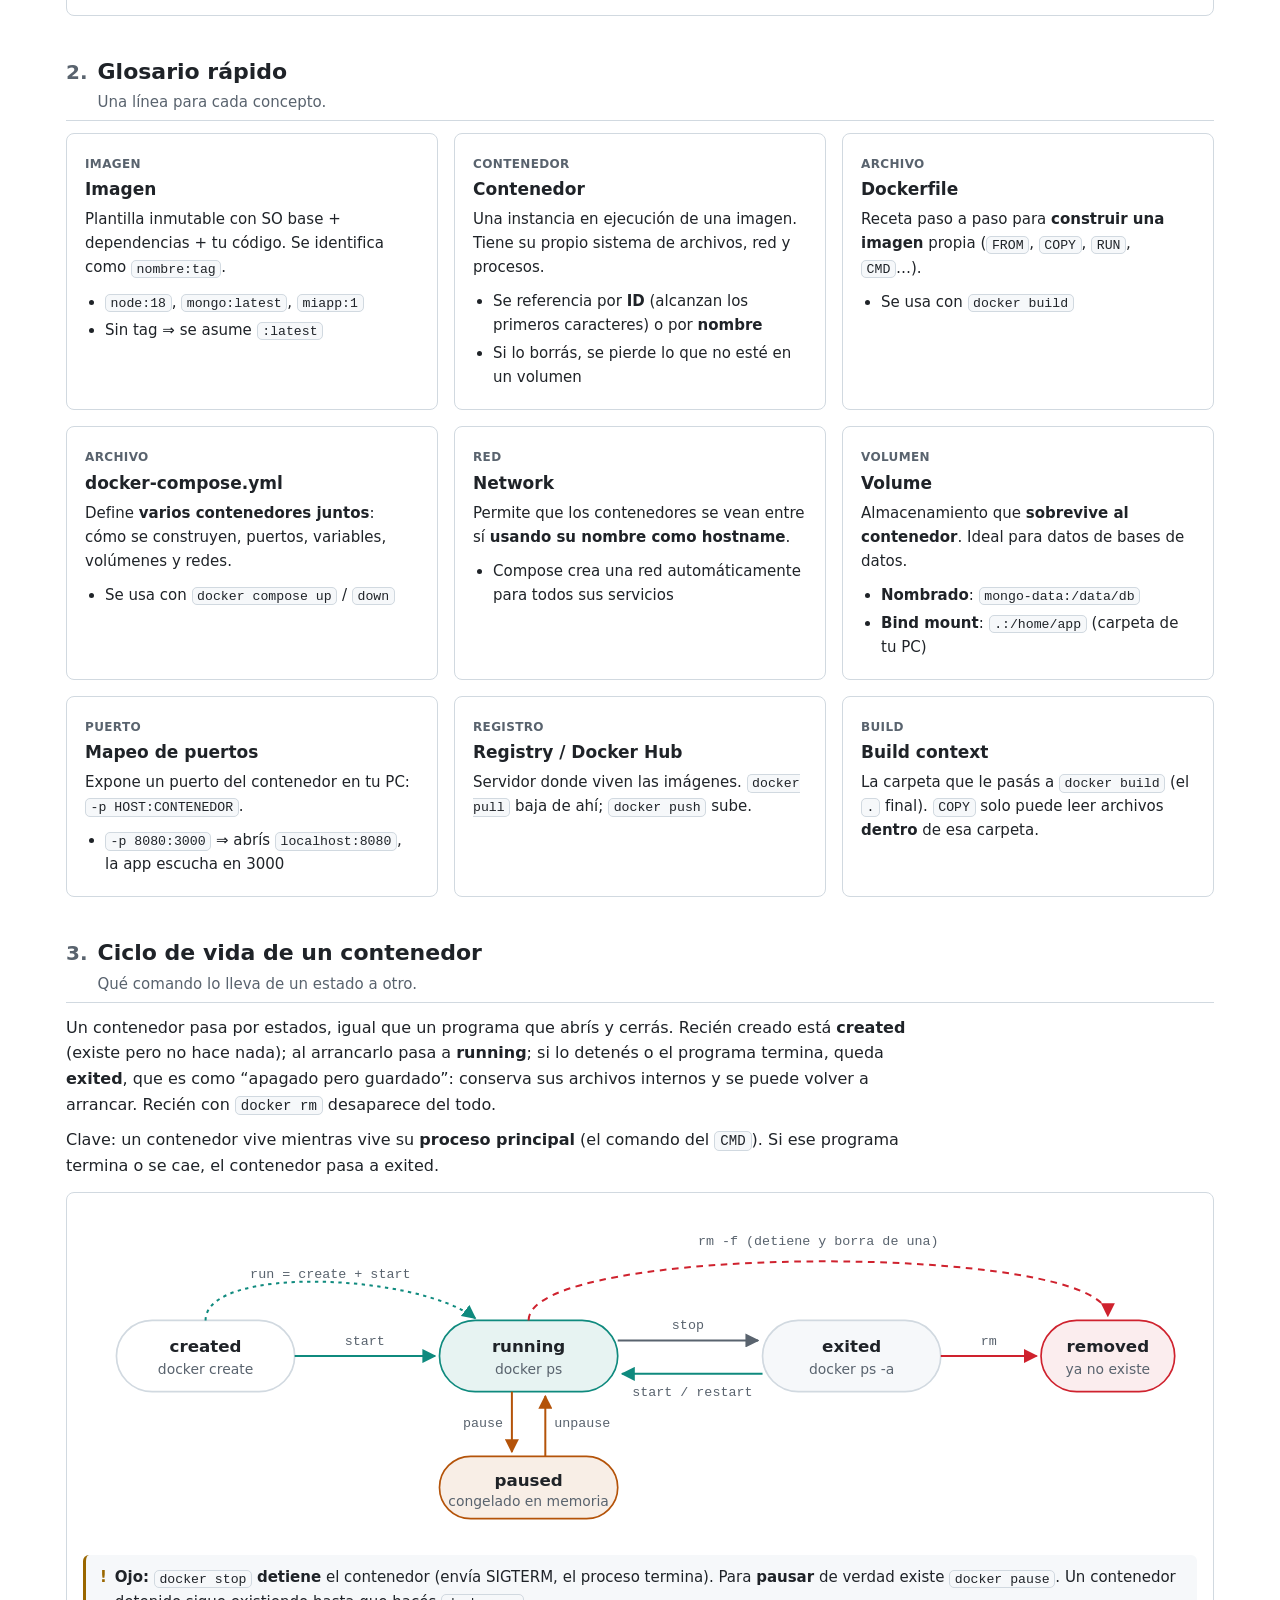
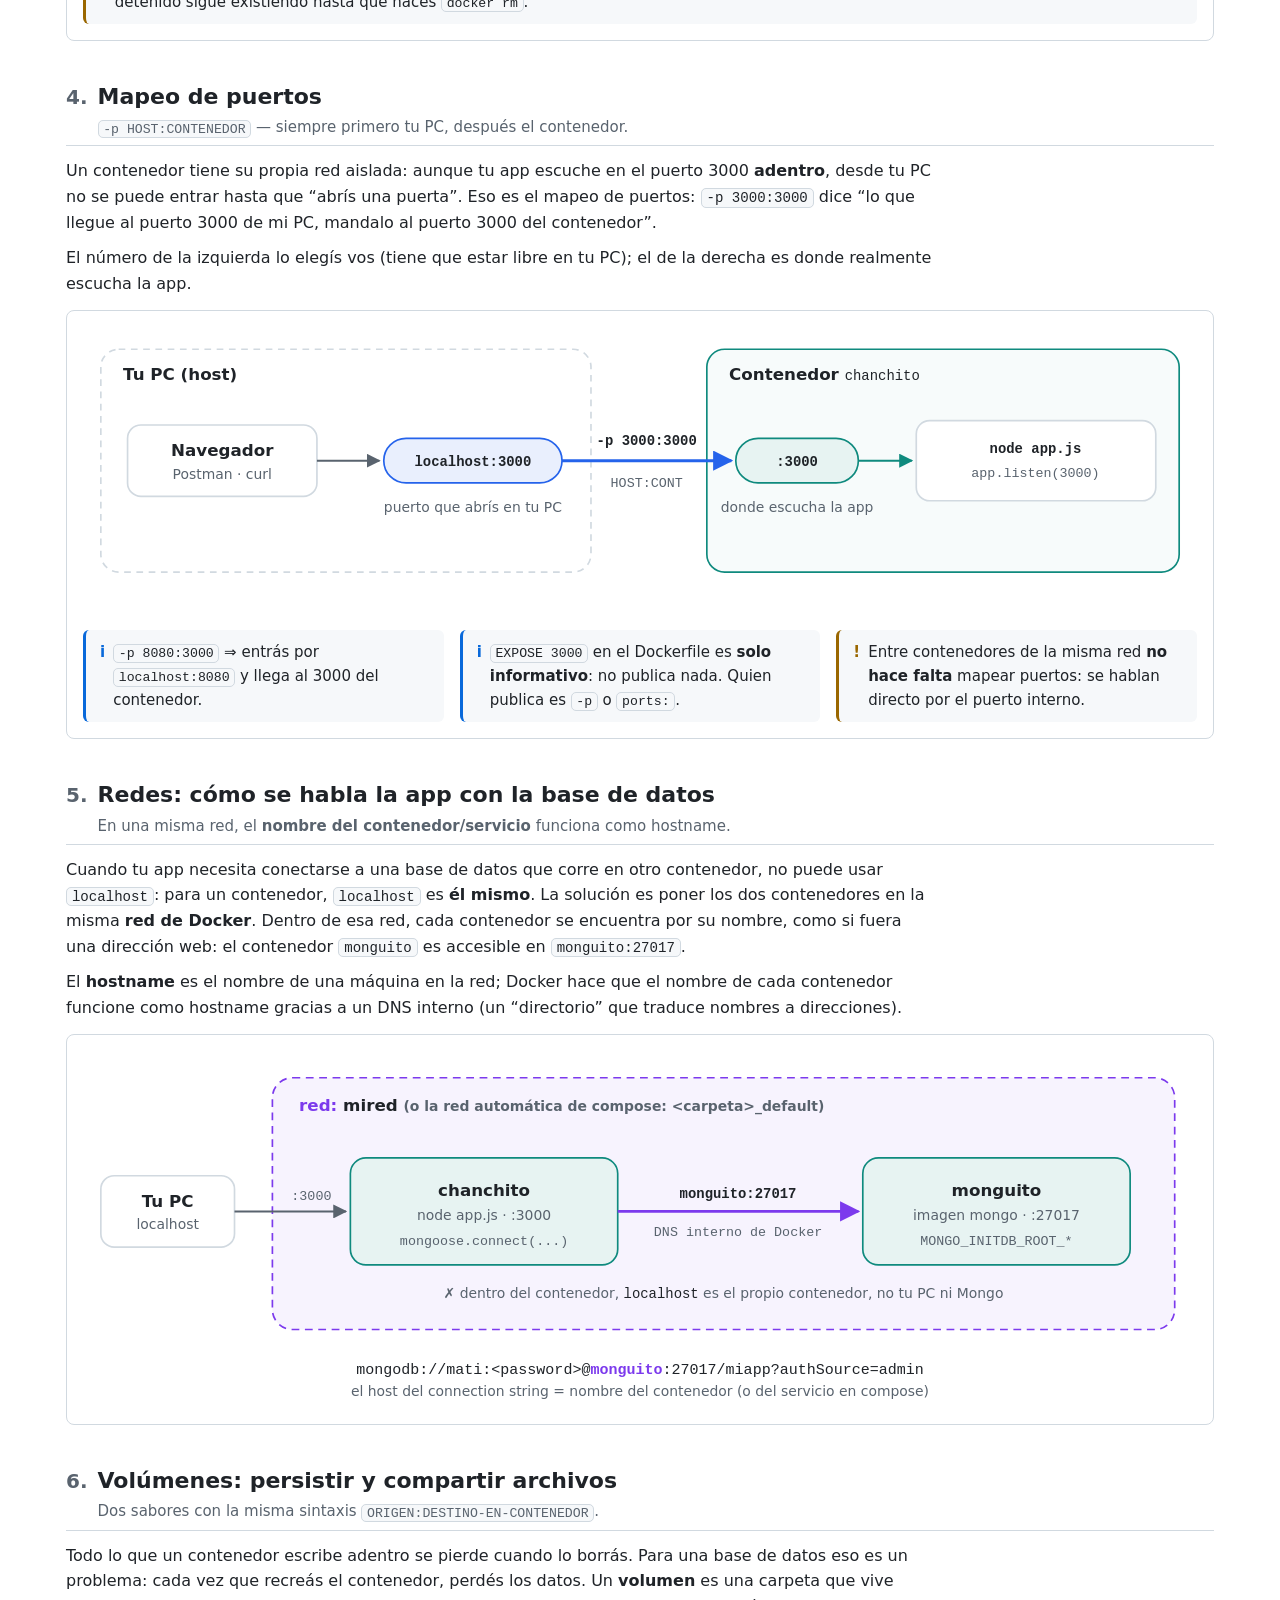
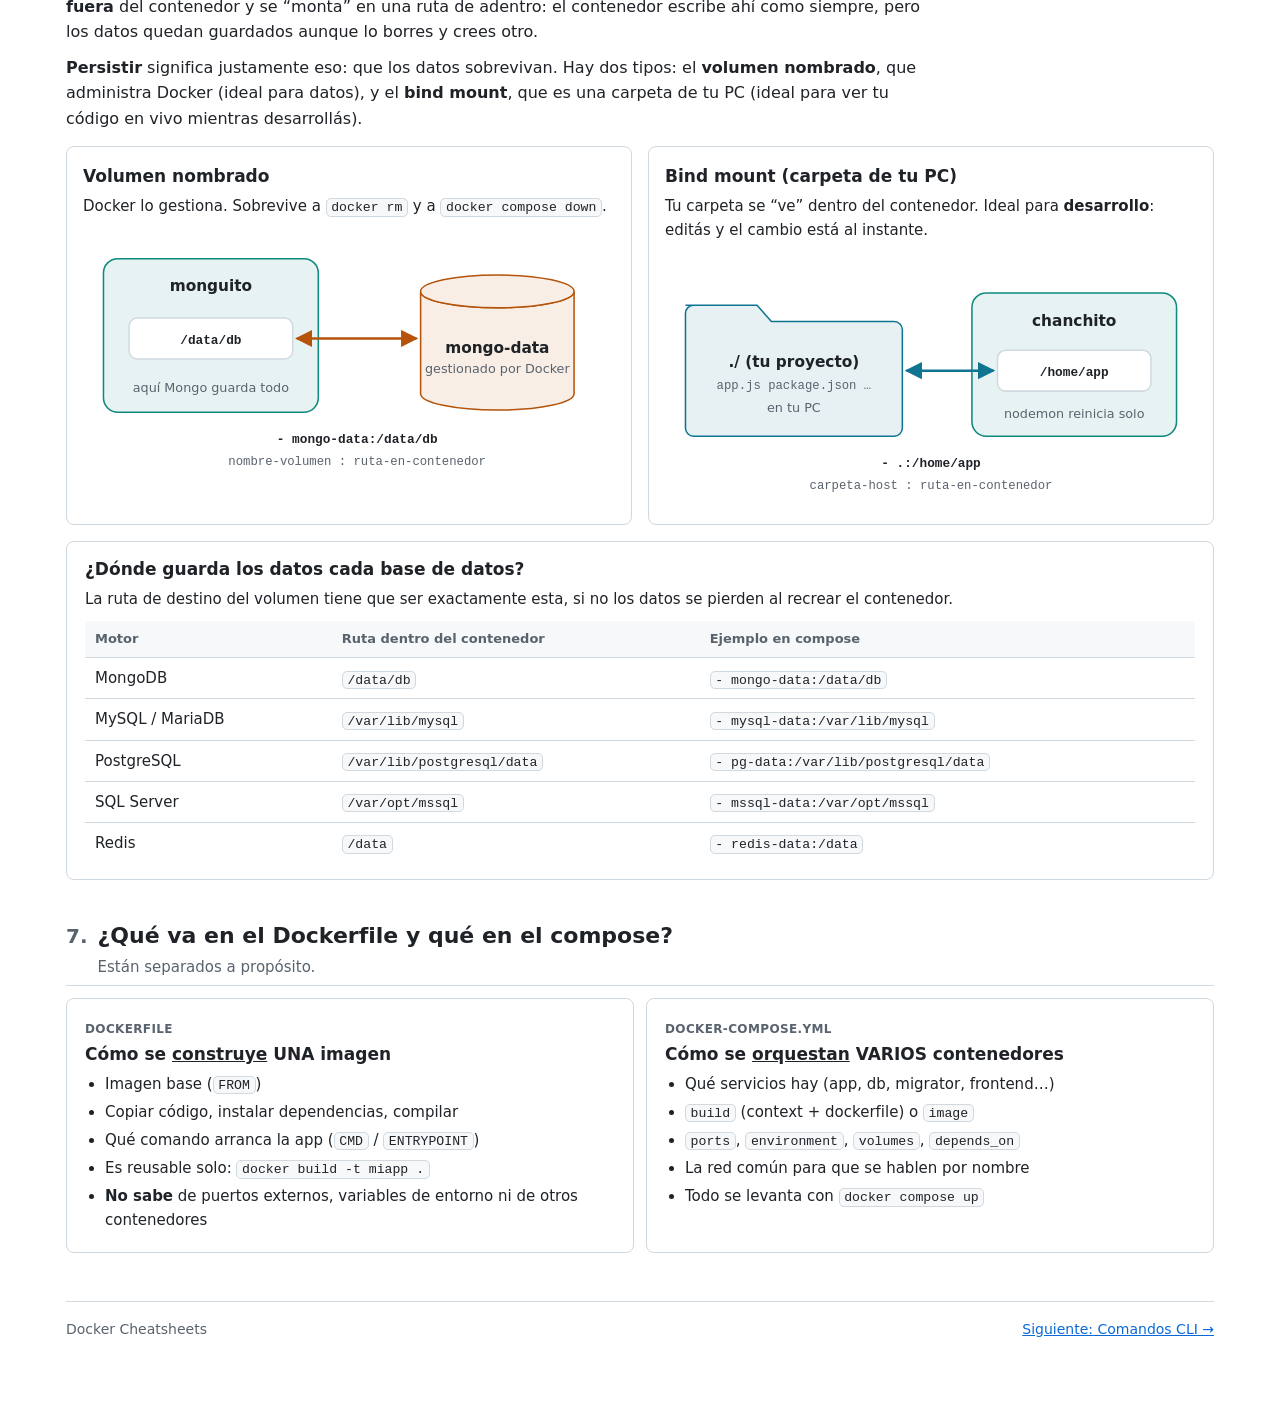
==== commit 418f3286: "Estilo más simple, explicaciones para principiantes y guía de inicio - Nueva página 00-empezar: inst" ====
--- a/01-conceptos.html
+++ b/01-conceptos.html
@@ -30,7 +30,7 @@
   <div class="hero">
     <span class="eyebrow">Cheatsheet 01</span>
     <h1>Conceptos clave de Docker</h1>
-    <p class="lead">Las piezas y cómo se conectan: imagen, contenedor, puertos, redes y volúmenes. Si entendés estos diagramas, los comandos se explican solos.</p>
+    <p class="lead">Las piezas de Docker y cómo se conectan: imagen, contenedor, puertos, redes y volúmenes. Si recién empezás, hacé antes la guía <a href="00-empezar.html">Empezar desde cero</a>; esta página explica el porqué de lo que hiciste ahí.</p>
     <nav class="toc">
       <a href="#flujo">Flujo general</a>
       <a href="#glosario">Glosario</a>
@@ -42,11 +42,34 @@
     </nav>
   </div>
 
+  <section class="terms-box">
+    <h2>Términos de esta página</h2>
+    <p>Definiciones cortas para tener a mano. Cada una se desarrolla abajo.</p>
+    <dl class="terms">
+      <dt>Imagen</dt><dd>Plantilla de solo lectura con un sistema base, las dependencias y tu app. No “corre”: es lo que se usa para crear contenedores.</dd>
+      <dt>Contenedor</dt><dd>Una imagen en ejecución: un proceso aislado con sus propios archivos, red y procesos. De una imagen se pueden crear muchos contenedores.</dd>
+      <dt>Dockerfile</dt><dd>Archivo de texto con los pasos para construir una imagen propia.</dd>
+      <dt>Registry</dt><dd>Un servidor que guarda imágenes. <b>Docker Hub</b> es el público por defecto.</dd>
+      <dt>Tag</dt><dd>La versión de una imagen: en <code>node:18</code>, <code>18</code> es el tag. Sin tag, Docker usa <code>latest</code>.</dd>
+      <dt>ID</dt><dd>Identificador único de un contenedor o imagen (un código largo). Para los comandos alcanza con los primeros caracteres o con el nombre.</dd>
+      <dt>Puerto</dt><dd>El número por el que un programa recibe conexiones de red. Mapear un puerto conecta uno de tu PC con uno del contenedor.</dd>
+      <dt>Red (network)</dt><dd>Una red virtual que conecta contenedores para que se hablen entre sí por nombre.</dd>
+      <dt>Volumen</dt><dd>Almacenamiento que vive fuera del contenedor, para que los datos no se pierdan al borrarlo.</dd>
+      <dt>Bind mount</dt><dd>Mostrar una carpeta de tu PC dentro del contenedor. Los cambios se ven de los dos lados al instante.</dd>
+      <dt>Build context</dt><dd>La carpeta que le pasás a <code>docker build</code>; el Dockerfile solo puede copiar archivos que estén dentro de ella.</dd>
+      <dt>Docker Compose</dt><dd>Una herramienta para definir y levantar varios contenedores juntos desde un archivo YAML.</dd>
+    </dl>
+  </section>
+
   <!-- ================= FLUJO ================= -->
   <section class="block" id="flujo">
     <div class="section-head">
       <div class="num" style="--tone:var(--c-img)">1</div>
       <div class="titles"><h2>El flujo general</h2><p>De una receta (o de Docker Hub) a un proceso corriendo.</p></div>
+    </div>
+    <div class="explain">
+      <p>Hay dos formas de conseguir una imagen: <b>descargarla</b> ya hecha de Docker Hub (<code>docker pull</code>), como <code>mongo</code> o <code>nginx</code>, o <b>construirla</b> vos con un Dockerfile (<code>docker build</code>), que es lo que hacés con tu propia app.</p>
+      <p>Con una imagen creás un <b>contenedor</b> (<code>docker create</code>) y lo arrancás (<code>docker start</code>). Como casi siempre se hacen esos pasos juntos, existe <code>docker run</code>, que descarga si hace falta, crea y arranca de una sola vez. La relación es como la de un instalador y el programa instalado: de una misma imagen podés crear muchos contenedores independientes.</p>
     </div>
 
     <div class="diagram">
@@ -178,6 +201,10 @@
       <div class="num" style="--tone:var(--c-cont)">3</div>
       <div class="titles"><h2>Ciclo de vida de un contenedor</h2><p>Qué comando lo lleva de un estado a otro.</p></div>
     </div>
+    <div class="explain">
+      <p>Un contenedor pasa por estados, igual que un programa que abrís y cerrás. Recién creado está <b>created</b> (existe pero no hace nada); al arrancarlo pasa a <b>running</b>; si lo detenés o el programa termina, queda <b>exited</b>, que es como “apagado pero guardado”: conserva sus archivos internos y se puede volver a arrancar. Recién con <code>docker rm</code> desaparece del todo.</p>
+      <p>Clave: un contenedor vive mientras vive su <b>proceso principal</b> (el comando del <code>CMD</code>). Si ese programa termina o se cae, el contenedor pasa a exited.</p>
+    </div>
     <div class="diagram">
       <div class="svg-scroll">
       <svg viewBox="0 0 1000 300" role="img" aria-label="Estados del contenedor: created, running, paused, exited, removed">
@@ -237,6 +264,10 @@
       <div class="num" style="--tone:var(--c-cont)">4</div>
       <div class="titles"><h2>Mapeo de puertos</h2><p><code>-p HOST:CONTENEDOR</code> — siempre primero tu PC, después el contenedor.</p></div>
     </div>
+    <div class="explain">
+      <p>Un contenedor tiene su propia red aislada: aunque tu app escuche en el puerto 3000 <b>adentro</b>, desde tu PC no se puede entrar hasta que “abrís una puerta”. Eso es el mapeo de puertos: <code>-p 3000:3000</code> dice “lo que llegue al puerto 3000 de mi PC, mandalo al puerto 3000 del contenedor”.</p>
+      <p>El número de la izquierda lo elegís vos (tiene que estar libre en tu PC); el de la derecha es donde realmente escucha la app.</p>
+    </div>
     <div class="diagram">
       <div class="svg-scroll">
       <svg viewBox="0 0 1000 250" role="img" aria-label="El puerto 3000 del host se redirige al puerto 3000 del contenedor">
@@ -283,6 +314,10 @@
       <div class="num" style="--tone:var(--c-net)">5</div>
       <div class="titles"><h2>Redes: cómo se habla la app con la base de datos</h2><p>En una misma red, el <b>nombre del contenedor/servicio</b> funciona como hostname.</p></div>
     </div>
+    <div class="explain">
+      <p>Cuando tu app necesita conectarse a una base de datos que corre en otro contenedor, no puede usar <code>localhost</code>: para un contenedor, <code>localhost</code> es <b>él mismo</b>. La solución es poner los dos contenedores en la misma <b>red de Docker</b>. Dentro de esa red, cada contenedor se encuentra por su nombre, como si fuera una dirección web: el contenedor <code>monguito</code> es accesible en <code>monguito:27017</code>.</p>
+      <p>El <b>hostname</b> es el nombre de una máquina en la red; Docker hace que el nombre de cada contenedor funcione como hostname gracias a un DNS interno (un “directorio” que traduce nombres a direcciones).</p>
+    </div>
     <div class="diagram">
       <div class="svg-scroll">
       <svg viewBox="0 0 1000 320" role="img" aria-label="chanchito y monguito en la misma red; chanchito se conecta a monguito:27017">
@@ -323,6 +358,10 @@
     <div class="section-head">
       <div class="num" style="--tone:var(--c-vol)">6</div>
       <div class="titles"><h2>Volúmenes: persistir y compartir archivos</h2><p>Dos sabores con la misma sintaxis <code>ORIGEN:DESTINO-EN-CONTENEDOR</code>.</p></div>
+    </div>
+    <div class="explain">
+      <p>Todo lo que un contenedor escribe adentro se pierde cuando lo borrás. Para una base de datos eso es un problema: cada vez que recreás el contenedor, perdés los datos. Un <b>volumen</b> es una carpeta que vive <b>fuera</b> del contenedor y se “monta” en una ruta de adentro: el contenedor escribe ahí como siempre, pero los datos quedan guardados aunque lo borres y crees otro.</p>
+      <p><b>Persistir</b> significa justamente eso: que los datos sobrevivan. Hay dos tipos: el <b>volumen nombrado</b>, que administra Docker (ideal para datos), y el <b>bind mount</b>, que es una carpeta de tu PC (ideal para ver tu código en vivo mientras desarrollás).</p>
     </div>
     <div class="grid cols-2">
       <div class="diagram">
@@ -424,7 +463,7 @@
   </section>
 
   <footer class="foot">
-    <span>Docker Cheatsheets · basado en tus notas y el proyecto <code>pruebas-docker</code></span>
+    <span>Docker Cheatsheets</span>
     <a href="02-comandos.html">Siguiente: Comandos CLI →</a>
   </footer>
 </main>
--- a/assets/style.css
+++ b/assets/style.css
@@ -1,178 +1,160 @@
 /* ==========================================================
-   Docker Cheatsheets — estilos compartidos
+   Docker Cheatsheets — estilos del sitio
+   Estilo simple de documentación: texto primero, pocos adornos.
+   El color de acento es lo único que cambia entre sitios.
    ========================================================== */
 
-@import url("https://fonts.googleapis.com/css2?family=Inter:wght@400;500;600;700;800&family=JetBrains+Mono:wght@400;500;700&display=swap");
-
 :root {
-  --bg: #f4f7fb;
+  --bg: #ffffff;
   --surface: #ffffff;
-  --surface-2: #eef2f8;
-  --text: #0f172a;
-  --muted: #5a6a82;
-  --border: #d9e1ec;
-  --accent: #1d63ed;
-  --accent-2: #0db7ed;
-  --accent-soft: #e5edfe;
-  --code-bg: #0e1526;
-  --code-text: #dfe7f3;
-  --code-border: #1f2b45;
-
-  --c-img: #1d63ed;
-  --c-cont: #0e9f8e;
-  --c-net: #7c4dff;
-  --c-vol: #d97706;
-  --c-comp: #db2777;
-  --c-file: #0891b2;
-
-  --ok: #15803d;
-  --ok-soft: #e7f6ec;
-  --warn: #b45309;
-  --warn-soft: #fdf3e2;
-  --bad: #b91c1c;
-  --bad-soft: #fdeaea;
-
-  --shadow: 0 1px 2px rgba(15, 23, 42, .05), 0 4px 14px rgba(15, 23, 42, .06);
-  --radius: 14px;
-  --mono: "JetBrains Mono", ui-monospace, "Cascadia Code", Consolas, monospace;
-  --sans: "Inter", system-ui, -apple-system, "Segoe UI", Roboto, sans-serif;
+  --surface-2: #f6f8fa;
+  --text: #1f2328;
+  --muted: #59636e;
+  --border: #d1d9e0;
+  --accent: #0969da;
+  --accent-soft: #ddf4ff;
+  --code-bg: #1f2328;
+  --code-text: #e6edf3;
+  --code-border: #1f2328;
+
+  /* colores de los diagramas */
+  --c-img: #2563eb;
+  --c-cont: #0f8a7e;
+  --c-net: #7c3aed;
+  --c-vol: #b45309;
+  --c-comp: #be185d;
+  --c-file: #0e7490;
+
+  --ok: #1a7f37;
+  --warn: #9a6700;
+  --bad: #cf222e;
+
+  --radius: 8px;
+  --mono: ui-monospace, "Cascadia Mono", Consolas, "SF Mono", Menlo, monospace;
+  --sans: system-ui, -apple-system, "Segoe UI", Roboto, "Helvetica Neue", Arial, sans-serif;
 }
 
 @media (prefers-color-scheme: dark) {
   :root:not([data-theme="light"]) {
-    --bg: #0a0f1c;
-    --surface: #111a2d;
-    --surface-2: #17223a;
-    --text: #e6edf7;
-    --muted: #93a3bd;
-    --border: #233150;
-    --accent: #5b95ff;
-    --accent-2: #38c8f5;
-    --accent-soft: #15254a;
-    --code-bg: #080d19;
-    --code-text: #dfe7f3;
-    --code-border: #1c2742;
-    --c-img: #5b95ff;
-    --c-cont: #2dd4bf;
-    --c-net: #a78bfa;
-    --c-vol: #fbbf24;
-    --c-comp: #f472b6;
-    --c-file: #22d3ee;
-    --ok: #4ade80;
-    --ok-soft: #10291b;
-    --warn: #fbbf24;
-    --warn-soft: #2d230d;
-    --bad: #f87171;
-    --bad-soft: #2f1414;
-    --shadow: 0 1px 2px rgba(0, 0, 0, .3), 0 6px 18px rgba(0, 0, 0, .25);
+    --bg: #0d1117;
+    --surface: #0d1117;
+    --surface-2: #161b22;
+    --text: #e6edf3;
+    --muted: #9198a1;
+    --border: #30363d;
+    --accent: #4493f8;
+    --accent-soft: #0d2a4d;
+    --code-bg: #161b22;
+    --code-border: #30363d;
+    --c-img: #6ea8ff;
+    --c-cont: #3fcfbf;
+    --c-net: #b392f0;
+    --c-vol: #e3a33a;
+    --c-comp: #f07bb0;
+    --c-file: #4fc3e0;
+    --ok: #3fb950;
+    --warn: #d29922;
+    --bad: #f85149;
   }
 }
 
 :root[data-theme="dark"] {
-  --bg: #0a0f1c;
-  --surface: #111a2d;
-  --surface-2: #17223a;
-  --text: #e6edf7;
-  --muted: #93a3bd;
-  --border: #233150;
-  --accent: #5b95ff;
-  --accent-2: #38c8f5;
-  --accent-soft: #15254a;
-  --code-bg: #080d19;
-  --code-text: #dfe7f3;
-  --code-border: #1c2742;
-  --c-img: #5b95ff;
-  --c-cont: #2dd4bf;
-  --c-net: #a78bfa;
-  --c-vol: #fbbf24;
-  --c-comp: #f472b6;
-  --c-file: #22d3ee;
-  --ok: #4ade80;
-  --ok-soft: #10291b;
-  --warn: #fbbf24;
-  --warn-soft: #2d230d;
-  --bad: #f87171;
-  --bad-soft: #2f1414;
-  --shadow: 0 1px 2px rgba(0, 0, 0, .3), 0 6px 18px rgba(0, 0, 0, .25);
+  --bg: #0d1117;
+  --surface: #0d1117;
+  --surface-2: #161b22;
+  --text: #e6edf3;
+  --muted: #9198a1;
+  --border: #30363d;
+  --accent: #4493f8;
+  --accent-soft: #0d2a4d;
+  --code-bg: #161b22;
+  --code-border: #30363d;
+  --c-img: #6ea8ff;
+  --c-cont: #3fcfbf;
+  --c-net: #b392f0;
+  --c-vol: #e3a33a;
+  --c-comp: #f07bb0;
+  --c-file: #4fc3e0;
+  --ok: #3fb950;
+  --warn: #d29922;
+  --bad: #f85149;
 }
 
 * { box-sizing: border-box; }
 
-html { scroll-behavior: smooth; scroll-padding-top: 84px; }
+html { scroll-behavior: smooth; scroll-padding-top: 70px; }
 
 body {
   margin: 0;
   background: var(--bg);
   color: var(--text);
   font-family: var(--sans);
-  font-size: 15px;
-  line-height: 1.55;
-  -webkit-font-smoothing: antialiased;
-}
-
-a { color: var(--accent); text-decoration: none; }
+  font-size: 16px;
+  line-height: 1.6;
+}
+
+a { color: var(--accent); }
 a:hover { text-decoration: underline; }
 
 /* sin ligaduras: que "--name" no se convierta en "—name" */
-code, pre, kbd, svg .mono, .d-code, .d-lbl {
+code, pre, kbd, svg .mono, .d-code, .d-lbl, .chips span {
   font-family: var(--mono);
   font-variant-ligatures: none;
   font-feature-settings: "liga" 0, "calt" 0;
 }
 
 :not(pre) > code {
-  font-size: .86em;
+  font-size: .88em;
   background: var(--surface-2);
   border: 1px solid var(--border);
-  padding: .08em .38em;
-  border-radius: 6px;
-  white-space: nowrap;
+  padding: .05em .35em;
+  border-radius: 5px;
+  overflow-wrap: anywhere;
 }
 
 kbd {
-  font-size: .8em;
+  font-size: .82em;
   border: 1px solid var(--border);
   border-bottom-width: 2px;
-  border-radius: 5px;
-  padding: .05em .4em;
-  background: var(--surface);
-}
-
-/* ---------- Top bar ---------- */
+  border-radius: 4px;
+  padding: .02em .4em;
+  background: var(--surface-2);
+}
+
+/* ---------- Barra superior ---------- */
 
 .topbar {
   position: sticky;
   top: 0;
   z-index: 20;
-  background: color-mix(in srgb, var(--bg) 82%, transparent);
-  backdrop-filter: blur(10px);
+  background: var(--bg);
   border-bottom: 1px solid var(--border);
 }
 
 .topbar-inner {
-  max-width: 1320px;
+  max-width: 1180px;
   margin: 0 auto;
-  padding: 10px 16px;
+  padding: 8px 16px;
   display: flex;
   align-items: center;
-  gap: 14px;
+  gap: 16px;
 }
 
 .brand {
   display: flex;
   align-items: center;
-  gap: 10px;
-  font-weight: 800;
+  gap: 8px;
+  font-weight: 700;
   color: var(--text);
   white-space: nowrap;
-  letter-spacing: -.01em;
+  text-decoration: none;
 }
 .brand:hover { text-decoration: none; }
-.brand svg { width: 30px; height: 30px; flex: none; }
+.brand svg { width: 24px; height: 24px; flex: none; }
 
 .nav {
   display: flex;
-  gap: 4px;
+  gap: 2px;
   overflow-x: auto;
   scrollbar-width: none;
   flex: 1;
@@ -182,225 +164,168 @@
 
 .nav a {
   color: var(--muted);
-  font-weight: 600;
-  font-size: 13.5px;
-  padding: 7px 12px;
-  border-radius: 999px;
+  font-size: 14px;
+  padding: 6px 10px;
   white-space: nowrap;
-}
-.nav a:hover { background: var(--surface-2); color: var(--text); text-decoration: none; }
-.nav a.active { background: var(--accent-soft); color: var(--accent); }
+  text-decoration: none;
+  border-bottom: 2px solid transparent;
+}
+.nav a:hover { color: var(--text); }
+.nav a.active { color: var(--text); font-weight: 600; border-bottom-color: var(--accent); }
 
 .set-switch {
   flex: none;
   display: inline-flex;
   align-items: center;
-  gap: 7px;
-  height: 36px;
-  padding: 0 12px 0 6px;
-  border-radius: 10px;
-  border: 1px solid var(--border);
-  background: var(--surface);
+  gap: 6px;
+  padding: 4px 10px 4px 4px;
+  border: 1px solid var(--border);
+  border-radius: 6px;
   color: var(--text);
-  font-weight: 600;
   font-size: 13px;
   white-space: nowrap;
-}
-.set-switch:hover { border-color: var(--accent); text-decoration: none; }
-.set-switch svg { width: 24px; height: 24px; }
-@media (max-width: 720px) { .set-switch span { display: none; } .set-switch { padding: 0 6px; } }
+  text-decoration: none;
+}
+.set-switch svg { width: 20px; height: 20px; }
+@media (max-width: 720px) { .set-switch span { display: none; } .set-switch { padding: 4px; } }
 
 .icon-btn {
   flex: none;
-  width: 36px;
-  height: 36px;
-  border-radius: 10px;
-  border: 1px solid var(--border);
-  background: var(--surface);
+  width: 32px;
+  height: 32px;
+  border-radius: 6px;
+  border: 1px solid var(--border);
+  background: var(--bg);
   color: var(--text);
   cursor: pointer;
   display: grid;
   place-items: center;
 }
-.icon-btn:hover { border-color: var(--accent); }
-.icon-btn svg { width: 18px; height: 18px; }
-
-/* ---------- Layout ---------- */
+.icon-btn svg { width: 16px; height: 16px; }
+
+/* ---------- Página ---------- */
 
 .wrap {
-  max-width: 1320px;
+  max-width: 1180px;
   margin: 0 auto;
   padding: 0 16px 64px;
 }
 
-.hero {
-  padding: 34px 0 18px;
-}
+.hero { padding: 28px 0 8px; }
 .hero .eyebrow {
-  display: inline-flex;
-  align-items: center;
-  gap: 8px;
-  font-size: 12px;
-  font-weight: 700;
-  letter-spacing: .08em;
-  text-transform: uppercase;
-  color: var(--accent);
+  font-size: 13px;
+  color: var(--muted);
 }
 .hero h1 {
-  font-size: clamp(28px, 4.4vw, 44px);
-  line-height: 1.1;
-  letter-spacing: -.025em;
-  margin: 8px 0 10px;
+  font-size: clamp(26px, 3.6vw, 34px);
+  line-height: 1.2;
+  margin: 4px 0 10px;
 }
 .hero p.lead {
-  color: var(--muted);
-  font-size: 16.5px;
-  max-width: 760px;
+  font-size: 17px;
+  max-width: 80ch;
   margin: 0;
 }
 
-.toolbar {
-  display: flex;
-  flex-wrap: wrap;
-  gap: 10px;
-  align-items: center;
-  margin: 18px 0 6px;
-}
-
-.search {
-  flex: 1 1 320px;
-  max-width: 520px;
-  position: relative;
-}
+.toolbar { display: flex; flex-wrap: wrap; gap: 10px; margin: 16px 0 4px; }
+
+.search { flex: 1 1 320px; max-width: 560px; position: relative; }
 .search input {
   width: 100%;
   font: inherit;
   font-size: 15px;
-  padding: 11px 14px 11px 40px;
-  border-radius: 12px;
-  border: 1px solid var(--border);
-  background: var(--surface);
+  padding: 8px 12px 8px 36px;
+  border-radius: 6px;
+  border: 1px solid var(--border);
+  background: var(--bg);
   color: var(--text);
   outline: none;
-  box-shadow: var(--shadow);
-}
-.search input:focus { border-color: var(--accent); }
+}
+.search input:focus { border-color: var(--accent); box-shadow: 0 0 0 3px var(--accent-soft); }
 .search svg {
   position: absolute;
-  left: 13px;
+  left: 11px;
   top: 50%;
   transform: translateY(-50%);
-  width: 17px;
-  height: 17px;
+  width: 16px;
+  height: 16px;
   color: var(--muted);
 }
 .search .hint {
   position: absolute;
-  right: 12px;
+  right: 10px;
   top: 50%;
   transform: translateY(-50%);
   color: var(--muted);
   font-size: 12px;
 }
 
+/* índice de la página: lista simple de enlaces */
 .toc {
   display: flex;
   flex-wrap: wrap;
-  gap: 6px;
-  margin: 14px 0 4px;
-}
-.toc a {
-  font-size: 13px;
-  font-weight: 600;
-  padding: 5px 11px;
-  border-radius: 999px;
-  border: 1px solid var(--border);
-  background: var(--surface);
-  color: var(--muted);
-}
-.toc a:hover { color: var(--accent); border-color: var(--accent); text-decoration: none; }
-
-/* ---------- Sections ---------- */
-
-section.block { margin-top: 34px; }
+  gap: 4px 14px;
+  margin: 14px 0 0;
+  padding: 10px 0 0;
+  border-top: 1px solid var(--border);
+  font-size: 14px;
+}
+.toc::before { content: "En esta página:"; color: var(--muted); }
+
+/* ---------- Secciones ---------- */
+
+section.block { margin-top: 40px; }
 
 .section-head {
   display: flex;
-  align-items: center;
-  gap: 12px;
-  margin-bottom: 14px;
-}
-.section-head h2 {
-  margin: 0;
-  font-size: 22px;
-  letter-spacing: -.015em;
+  align-items: baseline;
+  gap: 10px;
+  margin-bottom: 12px;
+  padding-bottom: 6px;
+  border-bottom: 1px solid var(--border);
 }
 .section-head .num {
   flex: none;
-  width: 34px;
-  height: 34px;
-  border-radius: 10px;
-  display: grid;
-  place-items: center;
-  font-weight: 800;
-  font-size: 14px;
-  color: #fff;
-  background: var(--tone, var(--accent));
-}
-.section-head p {
-  margin: 0;
-  color: var(--muted);
-  font-size: 14px;
-}
+  font-size: 20px;
+  font-weight: 700;
+  color: var(--muted);
+}
+.section-head .num::after { content: "."; }
+.section-head h2 { margin: 0; font-size: 22px; line-height: 1.3; }
+.section-head p { margin: 4px 0 0; color: var(--muted); font-size: 15px; }
 .section-head .titles { min-width: 0; }
 
 .grid {
   display: grid;
-  grid-template-columns: repeat(auto-fit, minmax(min(100%, 380px), 1fr));
+  grid-template-columns: repeat(auto-fit, minmax(min(100%, 440px), 1fr));
   gap: 16px;
 }
-.grid.cols-2 { grid-template-columns: repeat(auto-fit, minmax(min(100%, 520px), 1fr)); }
-.grid.cols-3 { grid-template-columns: repeat(auto-fit, minmax(min(100%, 300px), 1fr)); }
-.grid.cols-4 { grid-template-columns: repeat(auto-fit, minmax(min(100%, 240px), 1fr)); }
+.grid.cols-2 { grid-template-columns: repeat(auto-fit, minmax(min(100%, 480px), 1fr)); }
+.grid.cols-3 { grid-template-columns: repeat(auto-fit, minmax(min(100%, 320px), 1fr)); }
+.grid.cols-4 { grid-template-columns: repeat(auto-fit, minmax(min(100%, 260px), 1fr)); }
 
 .card {
   background: var(--surface);
   border: 1px solid var(--border);
   border-radius: var(--radius);
-  padding: 16px 18px 18px;
-  box-shadow: var(--shadow);
+  padding: 16px 18px;
   min-width: 0;
-  border-top: 3px solid var(--tone, var(--border));
 }
 .card.wide { grid-column: 1 / -1; }
-.card > .tag { margin-bottom: 8px; }
-.card h3 {
-  margin: 0 0 4px;
-  font-size: 16.5px;
-  letter-spacing: -.01em;
-  display: flex;
-  align-items: center;
-  gap: 8px;
-}
-.card > p, .card .desc {
-  color: var(--muted);
-  margin: 0 0 10px;
-  font-size: 14px;
-}
-.card ul { margin: 6px 0 0; padding-left: 18px; }
-.card li { margin: 3px 0; font-size: 14px; }
-.card li::marker { color: var(--tone, var(--accent)); }
-
+.card > .tag { margin-bottom: 4px; }
+.card h3 { margin: 0 0 6px; font-size: 17px; line-height: 1.35; }
+.card > p, .card .desc { margin: 0 0 10px; font-size: 15px; }
+.card ul, .card ol { margin: 6px 0 0; padding-left: 20px; }
+.card li { margin: 4px 0; font-size: 15px; }
+
+/* etiqueta: texto chico, sin fondo */
 .tag {
   display: inline-block;
-  font-size: 11px;
-  font-weight: 700;
-  letter-spacing: .04em;
+  font-size: 12px;
+  font-weight: 600;
+  letter-spacing: .03em;
   text-transform: uppercase;
-  padding: 2px 8px;
-  border-radius: 999px;
-  color: var(--tone, var(--accent));
-  background: color-mix(in srgb, var(--tone, var(--accent)) 13%, transparent);
+  color: var(--muted);
 }
 
 .t-img  { --tone: var(--c-img); }
@@ -413,23 +338,20 @@
 .t-warn { --tone: var(--warn); }
 .t-bad  { --tone: var(--bad); }
 
-/* ---------- Command rows ---------- */
+/* ---------- Comandos con su explicación ---------- */
 
 .cmd {
   display: grid;
   grid-template-columns: minmax(0, 1fr);
-  gap: 4px;
-  padding: 10px 0;
-  border-top: 1px dashed var(--border);
-}
-.cmd:first-of-type { border-top: 0; padding-top: 2px; }
-.cmd .what {
-  font-size: 13.5px;
-  color: var(--muted);
-}
-.cmd .what b { color: var(--text); font-weight: 600; }
-
-/* ---------- Code blocks ---------- */
+  gap: 6px;
+  padding: 12px 0;
+  border-top: 1px solid var(--border);
+}
+.cmd:first-of-type { border-top: 0; padding-top: 4px; }
+.cmd .what { font-size: 15px; }
+.cmd .what b { font-weight: 600; }
+
+/* ---------- Código ---------- */
 
 pre {
   position: relative;
@@ -437,49 +359,68 @@
   background: var(--code-bg);
   color: var(--code-text);
   border: 1px solid var(--code-border);
-  border-radius: 10px;
+  border-radius: 6px;
   padding: 10px 44px 10px 12px;
-  font-size: 13px;
-  line-height: 1.6;
+  font-size: 13.5px;
+  line-height: 1.55;
   overflow-x: auto;
   tab-size: 2;
 }
-pre.big { padding: 14px 44px 14px 16px; font-size: 13px; }
+pre.big { padding: 12px 44px 12px 14px; }
 pre code { font-family: inherit; white-space: pre; }
 /* comandos sueltos: mejor ajustar línea que hacer scroll */
 .cmd pre code, .want-row pre code, .err pre code, .fix pre code { white-space: pre-wrap; overflow-wrap: anywhere; }
 .cmd pre.multi code, .fix pre.multi code { white-space: pre; overflow-wrap: normal; }
 
+/* salida esperada de un comando (no se copia) */
+pre.out {
+  background: var(--surface-2);
+  color: var(--text);
+  border: 1px solid var(--border);
+  padding-right: 12px;
+}
+pre.out::before {
+  content: "salida";
+  display: block;
+  font-family: var(--sans);
+  font-size: 11px;
+  text-transform: uppercase;
+  letter-spacing: .05em;
+  color: var(--muted);
+  margin-bottom: 2px;
+}
+pre.out .copy { display: none; }
+pre.out .tk-cm, pre.out .tk-kw, pre.out .tk-fl, pre.out .tk-st, pre.out .tk-ph, pre.out .tk-key, pre.out .tk-num, pre.out .tk-sub { color: inherit; font-weight: inherit; font-style: normal; }
+
 .copy {
   position: absolute;
   top: 6px;
   right: 6px;
-  width: 30px;
-  height: 30px;
+  width: 28px;
+  height: 28px;
   display: grid;
   place-items: center;
-  border-radius: 8px;
-  border: 1px solid #2a3756;
-  background: #16203a;
-  color: #9fb0cc;
+  border-radius: 6px;
+  border: 1px solid #3d444d;
+  background: #262c36;
+  color: #9198a1;
   cursor: pointer;
-  opacity: .75;
-  transition: opacity .15s, color .15s, border-color .15s;
+  opacity: .8;
 }
 pre:hover .copy, .copy:focus-visible { opacity: 1; }
-.copy:hover { color: #fff; border-color: #4c8dff; }
-.copy svg { width: 15px; height: 15px; }
-.copy.done { color: #4ade80; border-color: #4ade80; opacity: 1; }
-
-/* syntax tokens (fondo de código siempre oscuro) */
-.tk-cm  { color: #6f819f; font-style: italic; }
-.tk-kw  { color: #6cb6ff; font-weight: 700; }
+.copy:hover { color: #fff; }
+.copy svg { width: 14px; height: 14px; }
+.copy.done { color: #3fb950; border-color: #3fb950; opacity: 1; }
+
+/* resaltado (fondo de código siempre oscuro) */
+.tk-cm  { color: #8b949e; font-style: italic; }
+.tk-kw  { color: #79c0ff; font-weight: 600; }
 .tk-sub { color: #7ee0d1; }
-.tk-fl  { color: #f8c555; }
-.tk-st  { color: #a5e07a; }
-.tk-ph  { color: #ff8fc8; }
-.tk-key { color: #82aaff; }
-.tk-num { color: #f78c6c; }
+.tk-fl  { color: #e3b341; }
+.tk-st  { color: #a5d6a7; }
+.tk-ph  { color: #ff9bce; }
+.tk-key { color: #a5c8ff; }
+.tk-num { color: #ffa198; }
 
 .code-label {
   display: flex;
@@ -487,99 +428,90 @@
   justify-content: space-between;
   gap: 8px;
   font-family: var(--mono);
-  font-size: 12px;
-  color: var(--muted);
-  margin: 12px 0 6px;
+  font-size: 12.5px;
+  color: var(--muted);
+  margin: 12px 0 4px;
 }
 .code-label:first-child { margin-top: 0; }
-.code-label .file {
-  display: inline-flex;
-  align-items: center;
-  gap: 6px;
-  color: var(--text);
-  font-weight: 700;
-}
-.code-label .file::before {
-  content: "";
-  width: 8px;
-  height: 8px;
-  border-radius: 2px;
-  background: var(--tone, var(--accent));
-}
-
-/* ---------- Tables ---------- */
+.code-label .file { color: var(--text); font-weight: 700; }
+
+/* ---------- Tablas ---------- */
 
 .table-wrap { overflow-x: auto; margin: 4px 0 0; }
 
-table {
-  width: 100%;
-  border-collapse: collapse;
-  font-size: 14px;
-}
+table { width: 100%; border-collapse: collapse; font-size: 15px; }
 th, td {
   text-align: left;
-  padding: 9px 10px;
+  padding: 8px 10px;
   border-bottom: 1px solid var(--border);
   vertical-align: top;
 }
-th {
-  font-size: 12px;
-  text-transform: uppercase;
-  letter-spacing: .05em;
-  color: var(--muted);
-  font-weight: 700;
+th { font-size: 13px; color: var(--muted); font-weight: 600; background: var(--surface-2); }
+tr:last-child td { border-bottom: 0; }
+td:first-child { white-space: nowrap; }
+
+/* ---------- Avisos ---------- */
+
+.callout {
+  display: flex;
+  gap: 8px;
+  padding: 10px 14px;
+  border-radius: 6px;
+  font-size: 15px;
+  margin-top: 12px;
   background: var(--surface-2);
-}
-tr:last-child td { border-bottom: 0; }
-td code { white-space: nowrap; }
-td:first-child { white-space: nowrap; }
-
-/* ---------- Callouts ---------- */
-
-.callout {
-  display: flex;
-  gap: 10px;
-  padding: 11px 13px;
-  border-radius: 10px;
-  font-size: 14px;
-  margin-top: 12px;
-  background: color-mix(in srgb, var(--tone, var(--accent)) 10%, var(--surface));
-  border: 1px solid color-mix(in srgb, var(--tone, var(--accent)) 35%, transparent);
-}
-.callout .ico {
-  flex: none;
-  width: 20px;
-  height: 20px;
-  border-radius: 50%;
-  display: grid;
-  place-items: center;
-  font-size: 12px;
-  font-weight: 800;
-  color: #fff;
-  background: var(--tone, var(--accent));
-  margin-top: 1px;
-}
+  border-left: 3px solid var(--tone, var(--accent));
+}
+.callout .ico { flex: none; font-weight: 700; color: var(--tone, var(--accent)); }
 .callout p { margin: 0; }
 .callout p + p, .callout p + pre, .callout pre + p { margin-top: 6px; }
 .callout pre { margin-top: 6px; }
-.callout :not(pre) > code { white-space: normal; overflow-wrap: anywhere; }
 .callout.tip  { --tone: var(--ok); }
 .callout.warn { --tone: var(--warn); }
 .callout.bad  { --tone: var(--bad); }
 .callout.info { --tone: var(--accent); }
 
-/* ---------- Diagrams ---------- */
+/* ---------- Explicaciones y términos ---------- */
+
+.explain { max-width: 85ch; margin: 0 0 14px; font-size: 16px; }
+.explain p { margin: 0 0 10px; }
+.explain ul, .explain ol { margin: 0 0 10px; padding-left: 22px; }
+.explain li { margin: 4px 0; }
+
+/* "Términos de esta página": glosario arriba de todo */
+.terms-box {
+  margin-top: 18px;
+  padding: 14px 18px;
+  border: 1px solid var(--border);
+  border-radius: var(--radius);
+  background: var(--surface-2);
+}
+.terms-box h2 { margin: 0 0 4px; font-size: 18px; }
+.terms-box > p { margin: 0 0 10px; color: var(--muted); font-size: 15px; }
+dl.terms {
+  display: grid;
+  grid-template-columns: minmax(150px, max-content) 1fr;
+  gap: 8px 20px;
+  margin: 0;
+}
+dl.terms dt { font-weight: 700; }
+dl.terms dd { margin: 0; }
+@media (max-width: 720px) {
+  dl.terms { grid-template-columns: minmax(0, 1fr); gap: 2px; }
+  dl.terms dd { margin-bottom: 8px; }
+}
+
+/* ---------- Diagramas ---------- */
 
 .diagram {
   background: var(--surface);
   border: 1px solid var(--border);
   border-radius: var(--radius);
   padding: 16px;
-  box-shadow: var(--shadow);
   min-width: 0;
 }
-.diagram h3 { margin: 0 0 2px; font-size: 16px; }
-.diagram > p { margin: 0 0 10px; color: var(--muted); font-size: 14px; }
+.diagram h3 { margin: 0 0 4px; font-size: 17px; }
+.diagram > p { margin: 0 0 10px; font-size: 15px; }
 .diagram .svg-scroll { overflow-x: auto; }
 .diagram svg { display: block; width: 100%; height: auto; min-width: 560px; }
 .diagram svg.small { min-width: 420px; }
@@ -597,14 +529,14 @@
 .d-line  { stroke: var(--muted); stroke-width: 1.8; fill: none; }
 .d-head  { fill: var(--muted); }
 
-.d-img  { fill: color-mix(in srgb, var(--c-img) 14%, var(--surface));  stroke: var(--c-img);  stroke-width: 1.8; }
-.d-cont { fill: color-mix(in srgb, var(--c-cont) 14%, var(--surface)); stroke: var(--c-cont); stroke-width: 1.8; }
-.d-net  { fill: color-mix(in srgb, var(--c-net) 8%, transparent);  stroke: var(--c-net);  stroke-width: 1.8; stroke-dasharray: 7 5; }
-.d-vol  { fill: color-mix(in srgb, var(--c-vol) 16%, var(--surface));  stroke: var(--c-vol);  stroke-width: 1.8; }
-.d-comp { fill: color-mix(in srgb, var(--c-comp) 12%, var(--surface)); stroke: var(--c-comp); stroke-width: 1.8; }
-.d-file { fill: color-mix(in srgb, var(--c-file) 13%, var(--surface)); stroke: var(--c-file); stroke-width: 1.8; }
-.d-bad  { fill: color-mix(in srgb, var(--bad) 12%, var(--surface)); stroke: var(--bad); stroke-width: 1.8; }
-.d-ok   { fill: color-mix(in srgb, var(--ok) 12%, var(--surface)); stroke: var(--ok); stroke-width: 1.8; }
+.d-img  { fill: color-mix(in srgb, var(--c-img) 10%, var(--surface));  stroke: var(--c-img);  stroke-width: 1.5; }
+.d-cont { fill: color-mix(in srgb, var(--c-cont) 10%, var(--surface)); stroke: var(--c-cont); stroke-width: 1.5; }
+.d-net  { fill: color-mix(in srgb, var(--c-net) 6%, transparent);      stroke: var(--c-net);  stroke-width: 1.5; stroke-dasharray: 7 5; }
+.d-vol  { fill: color-mix(in srgb, var(--c-vol) 10%, var(--surface));  stroke: var(--c-vol);  stroke-width: 1.5; }
+.d-comp { fill: color-mix(in srgb, var(--c-comp) 8%, var(--surface));  stroke: var(--c-comp); stroke-width: 1.5; }
+.d-file { fill: color-mix(in srgb, var(--c-file) 10%, var(--surface)); stroke: var(--c-file); stroke-width: 1.5; }
+.d-bad  { fill: color-mix(in srgb, var(--bad) 8%, var(--surface));     stroke: var(--bad);    stroke-width: 1.5; }
+.d-ok   { fill: color-mix(in srgb, var(--ok) 8%, var(--surface));      stroke: var(--ok);     stroke-width: 1.5; }
 
 .s-img  { stroke: var(--c-img); }  .f-img  { fill: var(--c-img); }
 .s-cont { stroke: var(--c-cont); } .f-cont { fill: var(--c-cont); }
@@ -618,125 +550,109 @@
 .f-muted { fill: var(--muted); }
 .f-surface { fill: var(--surface); }
 
-/* ---------- Index cards ---------- */
+/* ---------- Portada ---------- */
 
 .sheet-card {
   display: flex;
   flex-direction: column;
-  gap: 10px;
+  gap: 8px;
   color: var(--text);
-  transition: transform .15s, border-color .15s;
-}
-.sheet-card:hover { text-decoration: none; transform: translateY(-2px); border-color: var(--tone); }
-.sheet-card .top { display: flex; align-items: center; gap: 12px; }
-.sheet-card .badge {
-  width: 44px;
-  height: 44px;
-  border-radius: 12px;
-  display: grid;
-  place-items: center;
-  background: color-mix(in srgb, var(--tone) 15%, transparent);
-  color: var(--tone);
-  flex: none;
-}
-.sheet-card .badge svg { width: 24px; height: 24px; }
-.sheet-card h3 { margin: 0; font-size: 17px; }
-.sheet-card p { margin: 0; color: var(--muted); font-size: 14px; }
+  text-decoration: none;
+}
+.sheet-card:hover { text-decoration: none; border-color: var(--accent); }
+.sheet-card .top { display: flex; align-items: center; gap: 10px; }
+.sheet-card .badge { width: 28px; height: 28px; color: var(--muted); flex: none; }
+.sheet-card .badge svg { width: 28px; height: 28px; }
+.sheet-card h3 { margin: 0; font-size: 17px; color: var(--accent); }
+.sheet-card p { margin: 0; font-size: 15px; }
 .sheet-card .chips { display: flex; flex-wrap: wrap; gap: 5px; margin-top: auto; }
 .sheet-card .chips span {
-  font-family: var(--mono);
-  font-size: 11.5px;
-  padding: 2px 7px;
-  border-radius: 6px;
+  font-size: 12px;
+  padding: 1px 6px;
+  border-radius: 4px;
   background: var(--surface-2);
   color: var(--muted);
 }
 
-/* "Quiero..." lookup */
-.want {
-  display: grid;
-  grid-template-columns: minmax(0, 1fr);
-  gap: 0;
-}
+/* "Quiero…": tarea → comando */
+.want { display: grid; grid-template-columns: minmax(0, 1fr); }
 .want-row {
   display: grid;
-  grid-template-columns: minmax(180px, .8fr) minmax(0, 1.4fr);
+  grid-template-columns: minmax(200px, .8fr) minmax(0, 1.4fr);
   gap: 14px;
   align-items: center;
-  padding: 9px 0;
-  border-top: 1px dashed var(--border);
+  padding: 10px 0;
+  border-top: 1px solid var(--border);
 }
 .want-row:first-child { border-top: 0; }
-.want-row .q { font-weight: 600; font-size: 14px; }
-.want-row .q small { display: block; color: var(--muted); font-weight: 400; font-size: 12.5px; }
-
-/* compare */
-.vs {
-  display: grid;
-  grid-template-columns: repeat(auto-fit, minmax(min(100%, 300px), 1fr));
-  gap: 12px;
-}
-
+.want-row .q { font-weight: 600; font-size: 15px; }
+.want-row .q small { display: block; color: var(--muted); font-weight: 400; font-size: 13px; }
+
+.vs { display: grid; grid-template-columns: repeat(auto-fit, minmax(min(100%, 320px), 1fr)); gap: 12px; }
+
+/* pasos numerados */
 .steps { counter-reset: s; list-style: none; padding: 0 !important; margin: 0; }
 .steps li {
   counter-increment: s;
   position: relative;
-  padding: 7px 0 7px 38px !important;
+  padding: 8px 0 8px 34px !important;
   margin: 0 !important;
-  border-top: 1px dashed var(--border);
+  border-top: 1px solid var(--border);
 }
 .steps li:first-child { border-top: 0; }
 .steps li::before {
-  content: counter(s);
+  content: counter(s) ".";
   position: absolute;
-  left: 0;
-  top: 7px;
-  width: 26px;
-  height: 26px;
-  border-radius: 8px;
-  display: grid;
-  place-items: center;
-  font-size: 12.5px;
-  font-weight: 800;
-  color: #fff;
-  background: var(--tone, var(--accent));
-}
-
-.legend {
-  display: flex;
-  flex-wrap: wrap;
-  gap: 14px;
-  font-size: 13px;
-  color: var(--muted);
-  margin-top: 10px;
-}
+  left: 4px;
+  top: 8px;
+  font-weight: 700;
+  color: var(--accent);
+}
+
+.legend { display: flex; flex-wrap: wrap; gap: 14px; font-size: 14px; color: var(--muted); margin-top: 10px; }
 .legend span { display: inline-flex; align-items: center; gap: 6px; }
-.legend i { width: 12px; height: 12px; border-radius: 3px; display: inline-block; background: var(--tone); }
-
-.empty {
-  display: none;
-  text-align: center;
-  color: var(--muted);
-  padding: 40px 0;
-}
-
+.legend i { width: 12px; height: 12px; border-radius: 2px; display: inline-block; background: var(--tone); }
+
+.empty { display: none; text-align: center; color: var(--muted); padding: 40px 0; }
 .hidden { display: none !important; }
-
-mark { background: color-mix(in srgb, #facc15 45%, transparent); color: inherit; border-radius: 3px; padding: 0 1px; }
 
 footer.foot {
   margin-top: 48px;
-  padding-top: 18px;
+  padding-top: 16px;
   border-top: 1px solid var(--border);
   color: var(--muted);
-  font-size: 13px;
+  font-size: 14px;
   display: flex;
   flex-wrap: wrap;
   justify-content: space-between;
   gap: 10px;
 }
 
-/* ---------- Responsive ---------- */
+/* ---------- Varias tecnologías (sitio unificado) ---------- */
+
+.t-docker { --tone: var(--c-file); }
+.t-k8s    { --tone: var(--c-img); }
+.t-tf     { --tone: var(--c-net); }
+
+.tech {
+  display: inline-flex;
+  align-items: center;
+  gap: 5px;
+  font-size: .9em;
+  font-weight: 700;
+  color: var(--tone);
+}
+.tech::before { content: ""; width: 8px; height: 8px; border-radius: 50%; background: var(--tone); }
+
+.rosetta { display: grid; grid-template-columns: repeat(3, minmax(0, 1fr)); gap: 12px; margin-top: 8px; }
+.rosetta > div { min-width: 0; display: flex; flex-direction: column; gap: 6px; }
+.rosetta .note { font-size: 14px; color: var(--muted); }
+.rosetta .na { border: 1px dashed var(--border); border-radius: 6px; padding: 10px 12px; font-size: 14px; color: var(--muted); }
+@media (max-width: 960px) { .rosetta { grid-template-columns: minmax(0, 1fr); } }
+
+.phase { display: inline-block; font-size: 13px; font-weight: 700; text-transform: uppercase; letter-spacing: .04em; color: var(--tone, var(--accent)); }
+
+/* ---------- Celular ---------- */
 
 @media (max-width: 720px) {
   .brand span { display: none; }
@@ -746,17 +662,19 @@
   .search .hint { display: none; }
 }
 
-/* ---------- Print / PDF ---------- */
+/* ---------- Imprimir / PDF ---------- */
 
 @media print {
   :root, :root[data-theme="dark"] {
-    --bg: #fff; --surface: #fff; --surface-2: #f1f4f9; --text: #0f172a; --muted: #4b5a70; --border: #d6deea;
-    --shadow: none;
+    --bg: #fff; --surface: #fff; --surface-2: #f6f8fa; --text: #1f2328; --muted: #59636e; --border: #d1d9e0;
   }
   .topbar, .toolbar, .copy, .toc { display: none !important; }
-  body { font-size: 12.5px; }
+  body { font-size: 13px; }
   .card, .diagram, pre { break-inside: avoid; }
   section.block { margin-top: 18px; }
   .hero { padding-top: 0; }
   .diagram svg { min-width: 0; }
 }
+
+/* las salidas de comandos ajustan de línea en vez de cortarse */
+pre.out code { white-space: pre-wrap; overflow-wrap: anywhere; }
